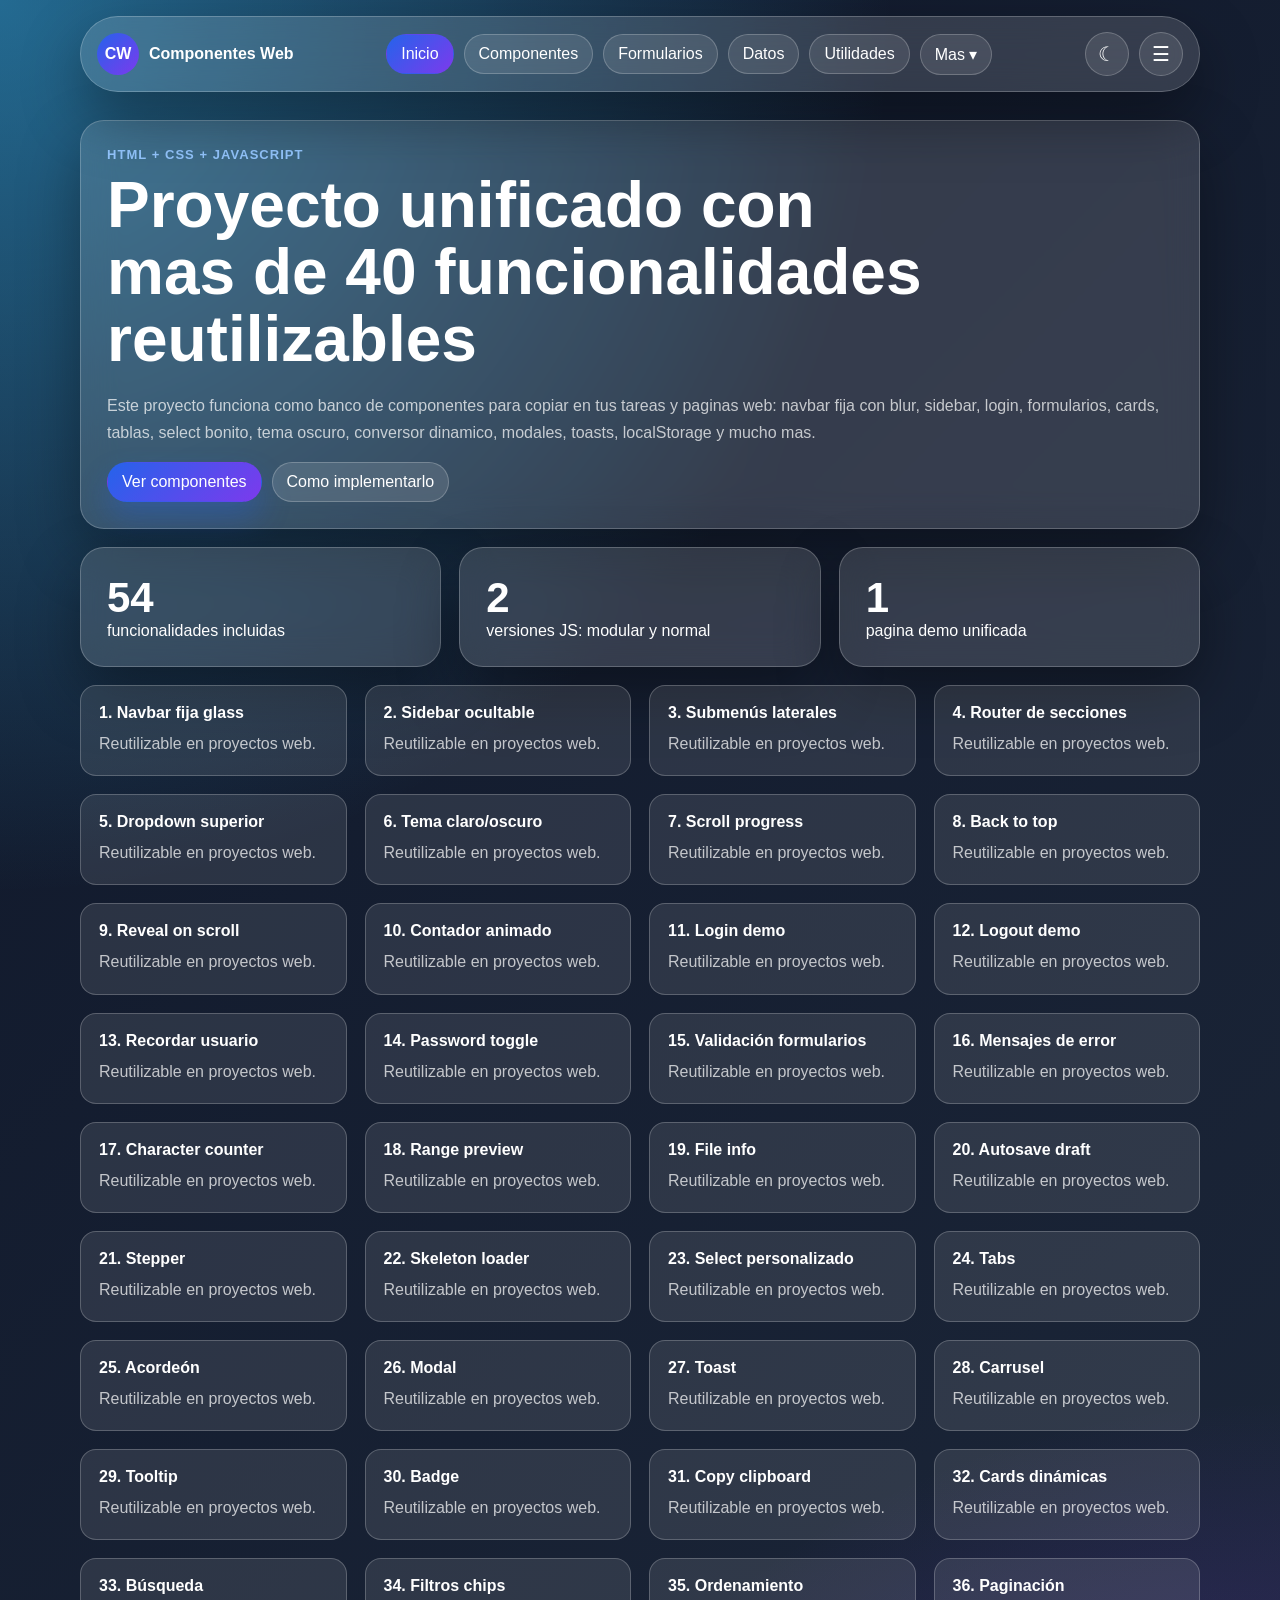
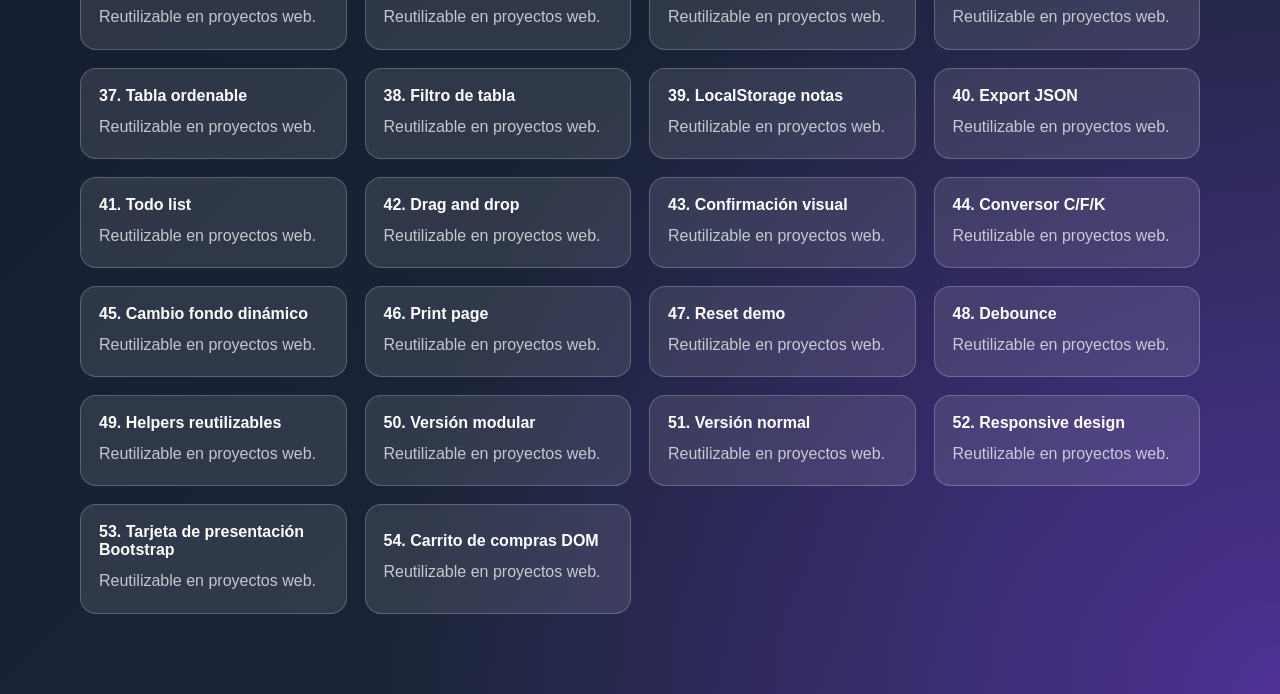
==== index.html @ 1e285c9e "fix: usar max-height: 2000px para accordion y actualizar version cache a v=3" ====
<!DOCTYPE html>
<html lang="es">
<head>
    <meta charset="UTF-8">
    <meta name="viewport" content="width=device-width, initial-scale=1.0">
    <meta name="description" content="Proyecto unificado con componentes reutilizables de HTML, CSS y JavaScript para paginas web profesionales.">
    <title>Kit Web Reutilizable 40+ Componentes</title>
    <link rel="stylesheet" href="assets/css/styles.css?v=3">
</head>
<body>
    <div class="scroll-progress" id="scrollProgress"></div>

    <header class="glass-navbar" id="topbar">
        <a href="#inicio" class="brand" data-section="inicio" aria-label="Ir al inicio">
            <span class="brand__mark">CW</span>
            <span class="brand__text">Componentes Web</span>
        </a>

        <nav class="navbar-links" aria-label="Navegacion principal">
            <button class="nav-link is-active" data-section="inicio">Inicio</button>
            <button class="nav-link" data-section="componentes">Componentes</button>
            <button class="nav-link" data-section="formularios">Formularios</button>
            <button class="nav-link" data-section="datos">Datos</button>
            <button class="nav-link" data-section="utilidades">Utilidades</button>

            <div class="dropdown" data-dropdown>
                <button class="nav-link dropdown__button" data-dropdown-button type="button">Mas ▾</button>
                <div class="dropdown__menu" data-dropdown-menu>
                    <button data-section="login">Login demo</button>
                    <button data-section="storage">Storage</button>
                    <button data-section="guia">Guia</button>
                </div>
            </div>
        </nav>

        <div class="navbar-actions">
            <button class="icon-button" id="themeToggle" type="button" aria-label="Cambiar tema">☾</button>
            <button class="icon-button" id="openSidebar" type="button" aria-label="Abrir menu lateral">☰</button>
        </div>
    </header>

    <aside class="sidebar" id="sidebar" aria-label="Menu lateral">
        <div class="sidebar__header">
            <strong>Menu lateral</strong>
            <button class="icon-button" id="closeSidebar" type="button" aria-label="Cerrar menu lateral">×</button>
        </div>

        <div class="sidebar__content">
            <button class="side-link is-active" data-section="inicio">Panel principal</button>

            <div class="side-group">
                <button class="side-group__button" type="button">Interfaz ▾</button>
                <div class="side-group__content">
                    <button data-section="componentes">Componentes UI</button>
                    <button data-section="formularios">Formularios</button>
                    <button data-section="utilidades">Conversor dinamico</button>
                </div>
            </div>

            <div class="side-group">
                <button class="side-group__button" type="button">Datos y estado ▾</button>
                <div class="side-group__content">
                    <button data-section="datos">Catalogos y tablas</button>
                    <button data-section="storage">LocalStorage</button>
                    <button data-section="login">Login demo</button>
                </div>
            </div>

            <button class="side-link" data-section="guia">Guia de implementacion</button>
        </div>
    </aside>

    <div class="overlay" id="overlay"></div>

    <main class="page-shell">
        <section class="view-section is-active" id="inicio" data-view-section>
            <div class="hero glass-panel reveal">
                <span class="eyebrow">HTML + CSS + JavaScript</span>
                <h1>Proyecto unificado con mas de 40 funcionalidades reutilizables</h1>
                <p>
                    Este proyecto funciona como banco de componentes para copiar en tus tareas y paginas web:
                    navbar fija con blur, sidebar, login, formularios, cards, tablas, select bonito, tema oscuro,
                    conversor dinamico, modales, toasts, localStorage y mucho mas.
                </p>
                <div class="hero-actions">
                    <button class="primary-button" data-section="componentes">Ver componentes</button>
                    <button class="secondary-button" data-section="guia">Como implementarlo</button>
                </div>
            </div>

            <div class="stats-grid reveal">
                <article class="stat-card glass-panel">
                    <strong data-counter data-target="54">0</strong>
                    <span>funcionalidades incluidas</span>
                </article>
                <article class="stat-card glass-panel">
                    <strong>2</strong>
                    <span>versiones JS: modular y normal</span>
                </article>
                <article class="stat-card glass-panel">
                    <strong>1</strong>
                    <span>pagina demo unificada</span>
                </article>
            </div>

            <div class="feature-grid reveal" id="featureList"></div>
        </section>

        <section class="view-section" id="login" data-view-section>
            <div class="section-heading">
                <span class="eyebrow">Login reutilizable</span>
                <h2>Login demo con validacion, mostrar contraseña y sesion local</h2>
                <p>Es un ejemplo frontend. No reemplaza autenticacion real con backend.</p>
            </div>

            <div class="two-column">
                <form class="glass-panel form-card" id="loginForm" novalidate>
                    <label for="loginEmail">Correo</label>
                    <input id="loginEmail" name="email" type="email" placeholder="usuario@correo.com" required>
                    <small class="field-error" data-error="loginEmail"></small>

                    <label for="loginPassword">Contraseña</label>
                    <div class="input-action">
                        <input id="loginPassword" name="password" type="password" placeholder="Minimo 6 caracteres" required minlength="6">
                        <button type="button" data-toggle-password="loginPassword">Ver</button>
                    </div>
                    <small class="field-error" data-error="loginPassword"></small>

                    <label class="check-line">
                        <input type="checkbox" id="rememberUser">
                        Recordar usuario en este navegador
                    </label>

                    <button class="primary-button" type="submit">Ingresar</button>
                    <button class="secondary-button" id="logoutButton" type="button">Cerrar sesion</button>
                </form>

                <article class="glass-panel">
                    <h3>Estado de sesion</h3>
                    <p id="sessionStatus">Aun no hay sesion iniciada.</p>
                    <div class="badge-row">
                        <span class="badge">Validacion email</span>
                        <span class="badge">Password toggle</span>
                        <span class="badge">localStorage</span>
                    </div>
                </article>
            </div>
        </section>

        <section class="view-section" id="componentes" data-view-section>
            <div class="section-heading">
                <span class="eyebrow">Componentes UI</span>
                <h2>Componentes visuales reutilizables</h2>
                <p>Select personalizado, tabs, acordeon, modal, toast, dropdown, carrusel, tooltip y copiar texto.</p>
            </div>

            <div class="component-grid">
                <article class="glass-panel">
                    <h3>Selector personalizado editable</h3>
                    <p>Para agregar opciones, solo copia otro <code>li</code> con <code>data-value</code>.</p>
                    <div class="custom-select" data-custom-select>
                        <input type="hidden" id="selectProducto" value="apa">
                        <button type="button" class="custom-select__button">
                            <span class="custom-select__value">APA artesanal</span>
                            <span class="custom-select__arrow">⌄</span>
                        </button>
                        <ul class="custom-select__options">
                            <li class="custom-select__option is-selected" data-value="apa">APA artesanal</li>
                            <li class="custom-select__option" data-value="stout">Stout premium</li>
                            <li class="custom-select__option" data-value="sour">Sour de fruta</li>
                            <li class="custom-select__option" data-value="barley">Barley Wine</li>
                        </ul>
                    </div>
                    <p class="muted">Valor seleccionado: <strong id="selectedProductText">apa</strong></p>
                </article>

                <article class="glass-panel">
                    <h3>Tabs</h3>
                    <div class="tabs" data-tabs>
                        <div class="tabs__buttons">
                            <button class="is-active" data-tab="tab1">HTML</button>
                            <button data-tab="tab2">CSS</button>
                            <button data-tab="tab3">JS</button>
                        </div>
                        <div class="tab-panel is-active" id="tab1">HTML estructura el contenido.</div>
                        <div class="tab-panel" id="tab2">CSS diseña colores, tamaños, layout y responsive.</div>
                        <div class="tab-panel" id="tab3">JS agrega interaccion y logica.</div>
                    </div>
                </article>

                <article class="glass-panel">
                    <h3>Acordeon FAQ</h3>
                    <div class="accordion" data-accordion>
                        <button class="accordion__button">¿Para que sirve un componente?</button>
                        <div class="accordion__content">Para reutilizar una solucion en varias paginas sin empezar desde cero.</div>
                        <button class="accordion__button">¿Puedo cambiar colores?</button>
                        <div class="accordion__content">Si. Cambia las variables CSS dentro de <code>:root</code>.</div>
                        <button class="accordion__button">¿Funciona con JS modular?</button>
                        <div class="accordion__content">Si. El archivo principal importa clases desde <code>funciones.js</code>.</div>
                    </div>
                </article>

                <article class="glass-panel">
                    <h3>Modal y toast</h3>
                    <button class="primary-button" data-open-modal="demoModal">Abrir modal</button>
                    <button class="secondary-button" data-toast="Este es un toast reutilizable">Mostrar toast</button>
                </article>

                <article class="glass-panel">
                    <h3>Carrusel</h3>
                    <div class="carousel" data-carousel>
                        <div class="carousel__track">
                            <div class="carousel__slide is-active">Slide 1 - Hero</div>
                            <div class="carousel__slide">Slide 2 - Producto</div>
                            <div class="carousel__slide">Slide 3 - Contacto</div>
                        </div>
                        <div class="carousel__actions">
                            <button data-carousel-prev>Anterior</button>
                            <button data-carousel-next>Siguiente</button>
                        </div>
                    </div>
                </article>

                <article class="glass-panel">
                    <h3>Copiar, tooltip y badge</h3>
                    <p>Codigo promocional: <code id="couponCode">WEB-2026</code></p>
                    <button class="secondary-button" data-copy="#couponCode">Copiar codigo</button>
                    <button class="icon-button tooltip" data-tooltip="Texto de ayuda que aparece al pasar el mouse">?</button>
                    <span class="notification-badge" id="notificationBadge">3</span>
                </article>
            </div>
        </section>

        <section class="view-section" id="formularios" data-view-section>
            <div class="section-heading">
                <span class="eyebrow">Formularios</span>
                <h2>Validacion, contador, rango, archivo y autoguardado</h2>
            </div>

            <div class="two-column">
                <form class="glass-panel form-card" id="contactForm" novalidate>
                    <label for="contactName">Nombre</label>
                    <input id="contactName" name="nombre" type="text" placeholder="Tu nombre" required minlength="3">
                    <small class="field-error" data-error="contactName"></small>

                    <label for="contactEmail">Correo</label>
                    <input id="contactEmail" name="email" type="email" placeholder="correo@ejemplo.com" required>
                    <small class="field-error" data-error="contactEmail"></small>

                    <label for="messageText">Mensaje</label>
                    <textarea id="messageText" rows="4" maxlength="160" placeholder="Escribe un mensaje"></textarea>
                    <small><span id="charCounter">0</span>/160 caracteres</small>

                    <label for="rangeInput">Nivel de interes</label>
                    <input id="rangeInput" type="range" min="0" max="100" value="50">
                    <p>Valor: <strong id="rangeValue">50</strong></p>

                    <label for="fileInput">Archivo</label>
                    <input id="fileInput" type="file">
                    <p id="fileInfo" class="muted">No hay archivo seleccionado.</p>

                    <button class="primary-button" type="submit">Enviar formulario</button>
                    <button class="secondary-button" id="clearDraft" type="button">Limpiar borrador</button>
                </form>

                <article class="glass-panel">
                    <h3>Stepper de progreso</h3>
                    <div class="stepper" data-stepper>
                        <div class="stepper__steps">
                            <span class="is-active">1</span>
                            <span>2</span>
                            <span>3</span>
                        </div>
                        <p class="stepper__text">Paso 1: Datos personales</p>
                        <button class="secondary-button" data-step-prev>Anterior</button>
                        <button class="primary-button" data-step-next>Siguiente</button>
                    </div>

                    <h3>Skeleton loader</h3>
                    <button class="secondary-button" id="loadSkeleton">Simular carga</button>
                    <div id="skeletonArea"></div>
                </article>
            </div>
        </section>

        <section class="view-section" id="datos" data-view-section>
            <div class="section-heading">
                <span class="eyebrow">Datos dinamicos</span>
                <h2>Cards, filtros, busqueda, ordenamiento, paginacion y tabla ordenable</h2>
            </div>

            <div class="glass-panel data-toolbar">
                <input id="catalogSearch" type="search" placeholder="Buscar producto...">
                <div class="custom-select" data-custom-select id="catalogSortSelect">
                    <input type="hidden" id="catalogSort" value="name">
                    <button type="button" class="custom-select__button">
                        <span class="custom-select__value">Ordenar por nombre</span>
                        <span class="custom-select__arrow">⌄</span>
                    </button>
                    <ul class="custom-select__options">
                        <li class="custom-select__option is-selected" data-value="name">Ordenar por nombre</li>
                        <li class="custom-select__option" data-value="price">Ordenar por precio</li>
                        <li class="custom-select__option" data-value="rating">Ordenar por calificacion</li>
                    </ul>
                </div>
                <div class="chips" id="catalogChips">
                    <button class="chip is-active" data-category="all">Todos</button>
                    <button class="chip" data-category="cerveza">Cerveza</button>
                    <button class="chip" data-category="comida">Comida</button>
                    <button class="chip" data-category="postre">Postre</button>
                </div>
            </div>

            <div class="card-grid" id="catalogGrid"></div>
            <div class="pagination" id="catalogPagination"></div>

            <div class="glass-panel table-wrap">
                <input id="tableSearch" type="search" placeholder="Filtrar tabla...">
                <table class="data-table" id="demoTable">
                    <thead>
                        <tr>
                            <th data-sort-table="name">Nombre</th>
                            <th data-sort-table="role">Rol</th>
                            <th data-sort-table="score">Puntaje</th>
                        </tr>
                    </thead>
                    <tbody>
                        <tr><td>Carlos</td><td>Frontend</td><td>92</td></tr>
                        <tr><td>Laura</td><td>UX</td><td>88</td></tr>
                        <tr><td>Valeria</td><td>Backend</td><td>95</td></tr>
                        <tr><td>Juan</td><td>QA</td><td>84</td></tr>
                    </tbody>
                </table>
            </div>
        </section>

        <section class="view-section" id="storage" data-view-section>
            <div class="section-heading">
                <span class="eyebrow">Estado local</span>
                <h2>Notas, tareas, autoguardado, exportar JSON y limpiar datos</h2>
            </div>

            <div class="two-column">
                <article class="glass-panel">
                    <h3>Notas con localStorage</h3>
                    <textarea id="noteInput" rows="4" placeholder="Escribe una nota..."></textarea>
                    <button class="primary-button" id="saveNote">Guardar nota</button>
                    <button class="secondary-button" id="exportNotes">Exportar notas JSON</button>
                    <ul class="item-list" id="noteList"></ul>
                </article>

                <article class="glass-panel">
                    <h3>Lista de tareas</h3>
                    <div class="input-action">
                        <input id="todoInput" placeholder="Nueva tarea">
                        <button id="addTodo" type="button">Agregar</button>
                    </div>
                    <ul class="item-list draggable-list" id="todoList"></ul>
                    <button class="danger-button" id="clearTodos">Borrar tareas</button>
                </article>
            </div>
        </section>

        <section class="view-section" id="utilidades" data-view-section>
            <div class="section-heading">
                <span class="eyebrow">Utilidades y actividades</span>
                <h2>Conversor, tarjeta de presentación y carrito de compras</h2>
                <p>Aquí puedes practicar dos laboratorios guiados nuevos además del conversor: una tarjeta de presentación inspirada en Bootstrap y una mini tienda con carrito DOM.</p>
            </div>

            <div class="utilities-stack">
                <div class="glass-panel temperature-tool utility-card" id="temperatureTool">
                    <div class="utility-card__header">
                        <div>
                            <span class="eyebrow">Actividad 1</span>
                            <h3>Conversor C, F y K</h3>
                        </div>
                        <a class="secondary-button" href="docs/pdf/actividades_guiadas_componentes_web_2026.pdf" download>PDF actividad</a>
                    </div>

                    <p class="muted">Actividad guiada de lógica en JavaScript: recibir grados Celsius, validar que el dato sea numérico y mostrar Fahrenheit y Kelvin en pantalla. Se puede resolver con <code>prompt</code> o con input; aquí quedó implementado con interfaz visual.</p>

                    <div class="unit-buttons">
                        <button class="unit-button is-active" data-unit="celsius">C</button>
                        <button class="unit-button" data-unit="fahrenheit">F</button>
                        <button class="unit-button" data-unit="kelvin">K</button>
                    </div>

                    <label for="temperatureInput">Temperatura</label>
                    <input id="temperatureInput" type="number" placeholder="Ingresa un valor">
                    <button class="primary-button" id="calculateTemperature">Calcular</button>
                    <p id="temperatureMessage" class="muted"></p>
                    <div class="result-box" id="temperatureResult">Selecciona una unidad y calcula.</div>

                    <div class="utility-card__actions">
                        <button type="button" class="secondary-button" data-section="guia" data-guide-feature-action="44">Saber más</button>
                        <span class="muted">Abre la funcionalidad 44 con el paso a paso completo.</span>
                    </div>

                    <div class="utility-steps">
                        <h4>Paso a paso sugerido</h4>
                        <ol>
                            <li>Pide al usuario la temperatura en Celsius con un <code>input</code> o con <code>prompt</code>.</li>
                            <li>Convierte el valor con <code>Number(...)</code> y valida con <code>Number.isFinite</code>.</li>
                            <li>Si el dato no es numérico, muestra un error y vuelve a solicitar el valor.</li>
                            <li>Si es válido, calcula Kelvin con <code>c + 273.15</code> y Fahrenheit con <code>(c * 9 / 5) + 32</code>.</li>
                            <li>Imprime ambos resultados en el DOM o en consola y prueba casos como <code>45</code> y <code>14</code>.</li>
                        </ol>
                    </div>
                </div>

                <div class="utility-lab-grid">
                    <article class="glass-panel utility-card">
                        <div class="utility-card__header">
                            <div>
                                <span class="eyebrow">Actividad 2</span>
                                <h3>Tarjeta de presentación Bootstrap</h3>
                            </div>
                            <a class="secondary-button" href="docs/pdf/actividades_guiadas_componentes_web_2026.pdf" download>PDF actividad</a>
                        </div>

                        <p class="muted">Resuelve el LAB1 creando una card presentable, con jerarquía visual, badges, botones y una segunda cara para tecnologías.</p>

                        <div class="profile-lab" id="profileLab">
                            <div class="profile-lab__flip" id="profileLabFlip">
                                <section class="profile-lab__face profile-lab__face--front">
                                    <div class="profile-lab__avatar">CM</div>
                                    <h4>Carlos Madero</h4>
                                    <p class="profile-lab__role">Full Stack Java Developer</p>
                                    <div class="profile-lab__badges">
                                        <span>Bootstrap</span>
                                        <span>JavaScript</span>
                                        <span>Data</span>
                                    </div>
                                    <p class="muted">Card de presentación personal con una estructura parecida a un ejercicio Bootstrap, pero adaptada al look de esta guía.</p>
                                    <div class="profile-lab__links">
                                        <a href="mailto:cmadero08x@gmail.com">Email</a>
                                        <a href="https://github.com/raydan08x" target="_blank" rel="noreferrer">GitHub</a>
                                        <a href="https://www.linkedin.com" target="_blank" rel="noreferrer">LinkedIn</a>
                                    </div>
                                    <button type="button" class="primary-button" id="showProfileTech">Ver tecnologías</button>
                                </section>

                                <section class="profile-lab__face profile-lab__face--back">
                                    <h4>Tecnologías</h4>
                                    <div class="profile-lab__tech-grid">
                                        <span>Bootstrap grid</span>
                                        <span>Card</span>
                                        <span>Badge</span>
                                        <span>Buttons</span>
                                        <span>Shadow</span>
                                        <span>Responsive</span>
                                    </div>
                                    <p class="muted">La actividad te pide comprender qué pone Bootstrap y qué debe completar tu CSS personalizado.</p>
                                    <button type="button" class="secondary-button" id="hideProfileTech">Volver al perfil</button>
                                </section>
                            </div>
                        </div>

                        <div class="utility-steps">
                            <div class="utility-card__actions">
                                <button type="button" class="secondary-button" data-section="guia" data-guide-feature-action="53">Saber más</button>
                                <span class="muted">Abre la funcionalidad 53 con la explicación completa.</span>
                            </div>
                            <h4>Paso a paso sugerido</h4>
                            <ol>
                                <li>Crea un contenedor principal con estructura tipo <code>container</code>, <code>row</code> y <code>col</code>.</li>
                                <li>Dentro arma la card con foto, nombre, rol, descripción y botones de contacto.</li>
                                <li>Usa clases conceptuales de Bootstrap como <code>card</code>, <code>badge</code>, <code>btn</code> y <code>shadow</code>.</li>
                                <li>Luego adapta colores, gradientes, radios y espaciado con CSS propio.</li>
                                <li>Por último agrega la segunda cara o el estado alterno de tecnologías con JavaScript.</li>
                            </ol>
                        </div>
                    </article>

                    <article class="glass-panel utility-card">
                        <div class="utility-card__header">
                            <div>
                                <span class="eyebrow">Actividad 3</span>
                                <h3>Mini tienda con carrito DOM</h3>
                            </div>
                            <a class="secondary-button" href="docs/pdf/actividades_guiadas_componentes_web_2026.pdf" download>PDF actividad</a>
                        </div>

                        <p class="muted">Basado en <code>AD16_Lab_Carrito.pdf</code>: agrega productos, actualiza badge, suma total, elimina ítems y vacía el carrito sin recargar la página.</p>

                        <div class="shop-lab" id="shopLab">
                            <div class="shop-lab__topbar">
                                <strong>Mini tienda</strong>
                                <span class="shop-lab__badge" id="shopBadge">0</span>
                            </div>

                            <div class="shop-lab__grid">
                                <article class="shop-product">
                                    <h4>Pack IPA</h4>
                                    <p class="muted">$18,000</p>
                                    <button type="button" class="primary-button shop-add-button" data-name="Pack IPA" data-price="18000">Agregar</button>
                                </article>
                                <article class="shop-product">
                                    <h4>Stout Reserva</h4>
                                    <p class="muted">$16,500</p>
                                    <button type="button" class="primary-button shop-add-button" data-name="Stout Reserva" data-price="16500">Agregar</button>
                                </article>
                                <article class="shop-product">
                                    <h4>Burger Lab</h4>
                                    <p class="muted">$24,000</p>
                                    <button type="button" class="primary-button shop-add-button" data-name="Burger Lab" data-price="24000">Agregar</button>
                                </article>
                                <article class="shop-product">
                                    <h4>Cheesecake</h4>
                                    <p class="muted">$11,000</p>
                                    <button type="button" class="primary-button shop-add-button" data-name="Cheesecake" data-price="11000">Agregar</button>
                                </article>
                            </div>

                            <div class="shop-cart">
                                <div class="shop-cart__head">
                                    <h4>Carrito</h4>
                                    <button type="button" class="danger-button" id="clearShopCart">Vaciar</button>
                                </div>
                                <p class="muted shop-cart__empty" id="shopEmptyMessage">Tu carrito está vacío.</p>
                                <ul class="shop-cart__list" id="shopCartList"></ul>
                                <div class="shop-cart__total">
                                    <span>Total</span>
                                    <strong id="shopCartTotal">$0</strong>
                                </div>
                            </div>
                        </div>

                        <div class="utility-steps">
                            <div class="utility-card__actions">
                                <button type="button" class="secondary-button" data-section="guia" data-guide-feature-action="54">Saber más</button>
                                <span class="muted">Abre la funcionalidad 54 con la explicación completa.</span>
                            </div>
                            <h4>Paso a paso sugerido</h4>
                            <ol>
                                <li>Escribe el HTML con navbar, badge, cards de producto y sección del carrito.</li>
                                <li>Selecciona los botones <code>.shop-add-button</code> con <code>querySelectorAll</code>.</li>
                                <li>Lee <code>data-name</code> y <code>data-price</code> al hacer clic y crea cada línea del carrito en el DOM.</li>
                                <li>Mantén variables separadas para cantidad y total acumulado.</li>
                                <li>Conecta eliminar y vaciar para recalcular la UI en tiempo real.</li>
                            </ol>
                        </div>
                    </article>
                </div>
            </div>

            <div class="glass-panel utilities-row">
                <button class="secondary-button" id="printPage">Imprimir pagina</button>
                <button class="secondary-button" id="resetDemo">Reiniciar demo visual</button>
                <button class="secondary-button" data-toast="Accion ejecutada correctamente">Probar accion rapida</button>
            </div>
        </section>

        <section class="view-section" id="guia" data-view-section>
            <div class="section-heading">
                <span class="eyebrow">Guía interactiva</span>
                <h2>Guía de Implementación y Reciclaje</h2>
                <p>Selecciona una de las 54 funcionalidades organizadas en 9 categorías para ver su descripción y el código exacto (HTML, CSS y JS modular o normal) para copiar y pegar en tus proyectos.</p>
            </div>

            <div class="guide-layout">
                <aside class="guide-sidebar glass-panel">
                    <h3>Categorías</h3>
                    <div class="guide-categories" id="guideCategories">
                        <!-- Categorías y funcionalidades se renderizan dinámicamente -->
                    </div>
                </aside>

                <article class="guide-detail glass-panel" id="guideDetail">
                    <div class="guide-detail__welcome">
                        <h3>Selecciona una funcionalidad</h3>
                        <p>Haz clic en cualquiera de las categorías a la izquierda y selecciona una funcionalidad para ver las instrucciones de reciclaje paso a paso, variables de CSS y códigos listos para copiar.</p>
                    </div>
                </article>
            </div>
        </section>
    </main>

    <button class="back-to-top" id="backToTop" type="button" aria-label="Volver arriba">↑</button>

    <dialog class="modal" id="demoModal">
        <div class="modal__content">
            <button class="modal__close" data-close-modal type="button">×</button>
            <h3>Modal reutilizable</h3>
            <p>Este modal se puede usar para alertas, confirmaciones, detalles de producto o formularios cortos.</p>
            <button class="primary-button" data-close-modal type="button">Entendido</button>
        </div>
    </dialog>

    <div class="toast-container" id="toastContainer"></div>

    <script src="assets/js/guide-data.js?v=3"></script>
    <script src="assets/js/guide-details-data.js?v=3"></script>
    <script type="module" src="assets/js/script.js?v=3"></script>
    <!-- Version normal sin modulos: comenta la linea anterior y descomenta esta si la necesitas. -->
    <!-- <script src="assets/js/script-normal.js"></script> -->
</body>
</html>
---- assets/css/styles.css ----
:root {
    --primary: #2563eb;
    --primary-dark: #1d4ed8;
    --secondary: #7c3aed;
    --success: #22c55e;
    --danger: #ef4444;
    --warning: #f59e0b;
    --bg: #0f172a;
    --bg-2: #1e293b;
    --text: #ffffff;
    --muted: rgba(255, 255, 255, 0.72);
    --glass: rgba(255, 255, 255, 0.14);
    --glass-strong: rgba(255, 255, 255, 0.2);
    --border: rgba(255, 255, 255, 0.22);
    --shadow: 0 25px 60px rgba(0, 0, 0, 0.35);
    --radius-lg: 24px;
    --radius-md: 16px;
    --radius-sm: 10px;
    --navbar-height: 76px;
    --transition: 0.22s ease;
}

[data-theme="light"] {
    --bg: #e0f2fe;
    --bg-2: #f8fafc;
    --text: #0f172a;
    --muted: rgba(15, 23, 42, 0.72);
    --glass: rgba(255, 255, 255, 0.68);
    --glass-strong: rgba(255, 255, 255, 0.86);
    --border: rgba(15, 23, 42, 0.12);
    --shadow: 0 25px 60px rgba(15, 23, 42, 0.18);
}

* {
    box-sizing: border-box;
}

html {
    scroll-behavior: smooth;
}

body {
    margin: 0;
    min-height: 100vh;
    font-family: Arial, Helvetica, sans-serif;
    color: var(--text);
    background:
        radial-gradient(circle at top left, rgba(56, 189, 248, 0.5), transparent 34%),
        radial-gradient(circle at bottom right, rgba(124, 58, 237, 0.5), transparent 34%),
        linear-gradient(135deg, var(--bg), var(--bg-2));
    transition: background var(--transition), color var(--transition);
}

button,
input,
select,
textarea {
    font: inherit;
}

button {
    cursor: pointer;
}

code,
pre {
    font-family: Consolas, Monaco, monospace;
}

pre {
    overflow-x: auto;
    padding: 16px;
    border-radius: var(--radius-md);
    background: rgba(15, 23, 42, 0.75);
    color: #e5e7eb;
    border: 1px solid rgba(255, 255, 255, 0.1);
    transition: background var(--transition), color var(--transition), border-color var(--transition);
}

[data-theme="light"] pre {
    background: rgba(15, 23, 42, 0.05);
    color: #0f172a;
    border: 1px solid rgba(15, 23, 42, 0.1);
}

.scroll-progress {
    position: fixed;
    top: 0;
    left: 0;
    width: 0%;
    height: 4px;
    z-index: 2000;
    background: linear-gradient(90deg, var(--primary), var(--secondary));
}

.glass-navbar {
    position: fixed;
    top: 16px;
    left: 50%;
    transform: translateX(-50%);
    z-index: 1000;
    width: min(1120px, calc(100% - 32px));
    min-height: var(--navbar-height);
    display: flex;
    align-items: center;
    justify-content: space-between;
    gap: 16px;
    padding: 12px 16px;
    background: var(--glass);
    border: 1px solid var(--border);
    border-radius: 999px;
    backdrop-filter: blur(18px);
    -webkit-backdrop-filter: blur(18px);
    box-shadow: var(--shadow);
}

.brand {
    display: inline-flex;
    align-items: center;
    gap: 10px;
    color: var(--text);
    text-decoration: none;
    font-weight: 800;
}

.brand__mark {
    width: 42px;
    height: 42px;
    display: grid;
    place-items: center;
    border-radius: 50%;
    background: linear-gradient(135deg, var(--primary), var(--secondary));
    color: #fff;
}

.navbar-links,
.navbar-actions,
.hero-actions,
.badge-row,
.carousel__actions,
.utilities-row,
.unit-buttons,
.chips,
.pagination {
    display: flex;
    align-items: center;
    gap: 10px;
    flex-wrap: wrap;
}

.nav-link,
.icon-button,
.side-link,
.side-group__button,
.dropdown__menu button,
.primary-button,
.secondary-button,
.danger-button,
.chip,
.pagination button,
.carousel__actions button,
.stepper button,
.input-action button {
    border: 1px solid var(--border);
    color: var(--text);
    background: rgba(255, 255, 255, 0.1);
    border-radius: 999px;
    padding: 10px 14px;
    transition: transform var(--transition), background var(--transition), border-color var(--transition), box-shadow var(--transition);
}

.nav-link:hover,
.icon-button:hover,
.side-link:hover,
.side-group__button:hover,
.dropdown__menu button:hover,
.secondary-button:hover,
.chip:hover,
.pagination button:hover {
    background: var(--glass-strong);
    transform: translateY(-1px);
}

.nav-link.is-active,
.side-link.is-active,
.chip.is-active,
.pagination button.is-active {
    background: linear-gradient(135deg, var(--primary), var(--secondary));
    color: #ffffff;
    border-color: transparent;
}

.icon-button {
    width: 44px;
    height: 44px;
    display: inline-grid;
    place-items: center;
    padding: 0;
    font-size: 20px;
}

.dropdown {
    position: relative;
}

.dropdown__menu {
    position: absolute;
    top: calc(100% + 10px);
    right: 0;
    min-width: 180px;
    display: grid;
    gap: 8px;
    padding: 10px;
    opacity: 0;
    transform: translateY(-8px);
    pointer-events: none;
    background: var(--glass-strong);
    border: 1px solid var(--border);
    border-radius: var(--radius-md);
    backdrop-filter: blur(18px);
    -webkit-backdrop-filter: blur(18px);
    box-shadow: var(--shadow);
    transition: opacity var(--transition), transform var(--transition), background var(--transition);
}

.dropdown.is-open .dropdown__menu {
    opacity: 1;
    transform: translateY(0);
    pointer-events: auto;
}

.sidebar {
    position: fixed;
    top: 0;
    left: 0;
    z-index: 1500;
    width: min(340px, 86vw);
    height: 100vh;
    padding: 20px;
    background: var(--glass-strong);
    color: var(--text);
    border-right: 1px solid var(--border);
    backdrop-filter: blur(20px);
    -webkit-backdrop-filter: blur(20px);
    transform: translateX(-105%);
    transition: transform var(--transition), background var(--transition), color var(--transition), border-color var(--transition);
}

.sidebar.is-open {
    transform: translateX(0);
}

.sidebar__header {
    display: flex;
    align-items: center;
    justify-content: space-between;
    margin-bottom: 20px;
}

.sidebar__content,
.side-group__content {
    display: grid;
    gap: 10px;
}

.side-link,
.side-group__button,
.side-group__content button {
    width: 100%;
    text-align: left;
}

.side-group__content {
    max-height: 0;
    overflow: hidden;
    transition: max-height var(--transition);
    padding-left: 12px;
}

.side-group.is-open .side-group__content {
    max-height: 220px;
}

.side-group__content button {
    border: 0;
    border-radius: var(--radius-sm);
    padding: 10px 12px;
    color: var(--text);
    background: rgba(255, 255, 255, 0.08);
    transition: background var(--transition), color var(--transition);
}

[data-theme="light"] .side-group__content button {
    background: rgba(0, 0, 0, 0.05);
}

.overlay {
    position: fixed;
    inset: 0;
    z-index: 1400;
    background: rgba(0, 0, 0, 0.45);
    opacity: 0;
    pointer-events: none;
    transition: opacity var(--transition);
}

.overlay.is-active {
    opacity: 1;
    pointer-events: auto;
}

.page-shell {
    width: min(1120px, calc(100% - 32px));
    margin: 0 auto;
    padding: 120px 0 80px;
}

.view-section {
    display: none;
    animation: fadeIn 0.35s ease;
}

.view-section.is-active {
    display: block;
}

@keyframes fadeIn {
    from { opacity: 0; transform: translateY(10px); }
    to { opacity: 1; transform: translateY(0); }
}

.glass-panel {
    background: var(--glass);
    border: 1px solid var(--border);
    border-radius: var(--radius-lg);
    padding: 26px;
    box-shadow: var(--shadow);
    backdrop-filter: blur(18px);
    -webkit-backdrop-filter: blur(18px);
}

.hero {
    min-height: 360px;
    display: grid;
    align-content: center;
}

.eyebrow {
    display: inline-block;
    margin-bottom: 10px;
    color: #93c5fd;
    font-weight: 800;
    letter-spacing: 0.08em;
    text-transform: uppercase;
    font-size: 13px;
}

h1,
h2,
h3,
p {
    margin-top: 0;
}

h1 {
    max-width: 850px;
    font-size: clamp(34px, 7vw, 64px);
    line-height: 1.05;
    margin-bottom: 18px;
}

h2 {
    font-size: clamp(28px, 5vw, 42px);
    margin-bottom: 12px;
}

p,
.muted {
    color: var(--muted);
    line-height: 1.7;
}

.primary-button {
    background: linear-gradient(135deg, var(--primary), var(--secondary));
    color: #ffffff;
    border-color: transparent;
    box-shadow: 0 16px 30px rgba(37, 99, 235, 0.32);
}

.primary-button:hover,
.danger-button:hover {
    transform: translateY(-2px);
}

.secondary-button {
    background: rgba(255, 255, 255, 0.12);
}

.danger-button {
    background: rgba(239, 68, 68, 0.9);
    color: #ffffff;
    border-color: transparent;
}

.stats-grid,
.feature-grid,
.component-grid,
.card-grid,
.two-column {
    display: grid;
    gap: 18px;
}

.stats-grid {
    grid-template-columns: repeat(3, 1fr);
    margin-top: 18px;
}

.stat-card strong {
    display: block;
    font-size: 42px;
}

.feature-grid {
    grid-template-columns: repeat(4, 1fr);
    margin-top: 18px;
}

.feature-card {
    padding: 18px;
    border-radius: var(--radius-md);
    background: rgba(255, 255, 255, 0.1);
    border: 1px solid var(--border);
    transition: transform var(--transition), box-shadow var(--transition), background var(--transition), border-color var(--transition);
}

.feature-card strong {
    display: block;
    margin-bottom: 8px;
}

.feature-card--button {
    width: 100%;
    text-align: left;
    color: var(--text);
    cursor: pointer;
}

.feature-card--button:hover {
    transform: translateY(-2px);
    box-shadow: 0 18px 32px rgba(15, 23, 42, 0.14);
}

.section-heading {
    margin-bottom: 22px;
}

.component-grid {
    grid-template-columns: repeat(2, 1fr);
}

.two-column {
    grid-template-columns: 1fr 1fr;
}

input,
select,
textarea {
    width: 100%;
    min-height: 48px;
    border: 1px solid var(--border);
    border-radius: var(--radius-sm);
    padding: 12px 14px;
    color: var(--text);
    background: rgba(255, 255, 255, 0.12);
    outline: none;
    transition: box-shadow var(--transition), border-color var(--transition), background var(--transition);
}

textarea {
    resize: vertical;
}

input::placeholder,
textarea::placeholder {
    color: var(--muted);
}

input:focus,
select:focus,
textarea:focus {
    border-color: rgba(147, 197, 253, 0.9);
    box-shadow: 0 0 0 4px rgba(147, 197, 253, 0.18);
}

label {
    display: block;
    margin: 12px 0 8px;
    font-weight: 800;
}

.form-card {
    display: grid;
}

.field-error {
    min-height: 18px;
    color: #fecaca;
}

.input-action {
    display: flex;
    gap: 10px;
}

.input-action input {
    flex: 1;
}

.check-line {
    display: flex;
    align-items: center;
    gap: 10px;
    font-weight: 500;
}

.check-line input {
    width: auto;
    min-height: auto;
}

.badge,
.notification-badge {
    display: inline-flex;
    align-items: center;
    justify-content: center;
    border-radius: 999px;
    padding: 7px 10px;
    color: #ffffff;
    background: rgba(37, 99, 235, 0.9);
    font-size: 13px;
    font-weight: 800;
}

.notification-badge {
    width: 32px;
    height: 32px;
    padding: 0;
}

.custom-select {
    position: relative;
    width: 100%;
    z-index: 20;
}

.component-grid > article:first-child {
    position: relative;
    z-index: 10;
}

.custom-select__button {
    width: 100%;
    min-height: 50px;
    display: flex;
    align-items: center;
    justify-content: space-between;
    padding: 12px 16px;
    color: var(--text);
    background: rgba(255, 255, 255, 0.16);
    border: 1px solid var(--border);
    border-radius: var(--radius-sm);
    backdrop-filter: blur(8px);
}

[data-theme="light"] .custom-select__button {
    background: rgba(255, 255, 255, 0.92);
    border-color: rgba(15, 23, 42, 0.12);
    box-shadow: 0 10px 24px rgba(15, 23, 42, 0.08);
}

.custom-select__arrow {
    font-size: 22px;
    transition: transform var(--transition);
}

.custom-select__options {
    position: absolute;
    top: calc(100% + 8px);
    left: 0;
    width: 100%;
    margin: 0;
    padding: 8px;
    list-style: none;
    opacity: 0;
    transform: translateY(-8px);
    pointer-events: none;
    background: var(--glass-strong);
    border: 1px solid var(--border);
    border-radius: var(--radius-md);
    backdrop-filter: blur(18px);
    -webkit-backdrop-filter: blur(18px);
    box-shadow: var(--shadow);
    transition: opacity var(--transition), transform var(--transition), background var(--transition), border-color var(--transition);
}

[data-theme="light"] .custom-select__options {
    background: rgba(255, 255, 255, 0.96);
    border-color: rgba(15, 23, 42, 0.12);
}

.custom-select.is-open .custom-select__options {
    opacity: 1;
    transform: translateY(0);
    pointer-events: auto;
}

.custom-select.is-open .custom-select__arrow {
    transform: rotate(180deg);
}

.custom-select__option {
    padding: 12px 14px;
    border-radius: var(--radius-sm);
    color: var(--text);
    cursor: pointer;
    transition: color var(--transition), background var(--transition);
}

.custom-select__option:hover,
.custom-select__option.is-selected {
    background: linear-gradient(135deg, var(--primary), var(--secondary));
}

.tabs__buttons {
    display: flex;
    gap: 8px;
    margin-bottom: 12px;
}

.tabs__buttons button {
    border: 1px solid var(--border);
    border-radius: 999px;
    padding: 8px 12px;
    color: var(--text);
    background: rgba(255, 255, 255, 0.12);
}

.tabs__buttons button.is-active {
    background: linear-gradient(135deg, var(--primary), var(--secondary));
    color: #ffffff;
}

.tab-panel {
    display: none;
    padding: 14px;
    border-radius: var(--radius-sm);
    background: rgba(255, 255, 255, 0.08);
}

[data-theme="light"] .tab-panel {
    background: rgba(255, 255, 255, 0.78);
    border: 1px solid rgba(15, 23, 42, 0.08);
}

.tab-panel.is-active {
    display: block;
}

.accordion__button {
    width: 100%;
    margin-top: 8px;
    padding: 12px;
    text-align: left;
    color: var(--text);
    background: rgba(255, 255, 255, 0.12);
    border: 1px solid var(--border);
    border-radius: var(--radius-sm);
}

.accordion__content {
    max-height: 0;
    overflow: hidden;
    color: var(--muted);
    transition: max-height var(--transition), padding var(--transition);
}

.accordion__content.is-open {
    max-height: 140px;
    padding: 12px;
}

.carousel__slide {
    display: none;
    min-height: 120px;
    place-items: center;
    border-radius: var(--radius-md);
    background: linear-gradient(135deg, rgba(37, 99, 235, 0.6), rgba(124, 58, 237, 0.6));
    color: #ffffff;
    font-weight: 900;
}

.carousel__slide.is-active {
    display: grid;
}

.modal {
    width: min(520px, calc(100% - 32px));
    border: 1px solid var(--border);
    border-radius: var(--radius-lg);
    padding: 0;
    color: var(--text);
    background: var(--glass-strong);
    backdrop-filter: blur(20px);
    -webkit-backdrop-filter: blur(20px);
    box-shadow: var(--shadow);
}

.modal::backdrop {
    background: rgba(0, 0, 0, 0.55);
}

.modal__content {
    position: relative;
    padding: 26px;
}

.modal__close {
    position: absolute;
    top: 14px;
    right: 14px;
    width: 36px;
    height: 36px;
    border-radius: 50%;
    border: 1px solid var(--border);
    color: var(--text);
    background: rgba(255, 255, 255, 0.12);
    transition: color var(--transition), background var(--transition);
}

[data-theme="light"] .modal__close {
    background: rgba(0, 0, 0, 0.06);
}

.toast-container {
    position: fixed;
    right: 20px;
    bottom: 80px;
    z-index: 2000;
    display: grid;
    gap: 10px;
}

.toast {
    padding: 14px 16px;
    border-radius: var(--radius-md);
    color: var(--text);
    background: var(--glass-strong);
    border: 1px solid var(--border);
    box-shadow: var(--shadow);
    animation: slideToast 0.25s ease;
    backdrop-filter: blur(12px);
    -webkit-backdrop-filter: blur(12px);
}

@keyframes slideToast {
    from { opacity: 0; transform: translateX(20px); }
    to { opacity: 1; transform: translateX(0); }
}

.tooltip {
    position: relative;
}

.tooltip::after {
    content: attr(data-tooltip);
    position: absolute;
    bottom: calc(100% + 8px);
    right: 0;
    width: 210px;
    padding: 10px;
    border-radius: var(--radius-sm);
    color: var(--text);
    background: var(--glass-strong);
    border: 1px solid var(--border);
    backdrop-filter: blur(10px);
    -webkit-backdrop-filter: blur(10px);
    opacity: 0;
    pointer-events: none;
    transform: translateY(6px);
    transition: opacity var(--transition), transform var(--transition), background var(--transition), color var(--transition);
}

.tooltip:hover::after {
    opacity: 1;
    transform: translateY(0);
}

.data-toolbar {
    display: grid;
    grid-template-columns: 1fr 220px;
    gap: 14px;
    margin-bottom: 18px;
    position: relative;
    z-index: 10;
}

.chips {
    grid-column: 1 / -1;
}

.card-grid {
    grid-template-columns: repeat(3, 1fr);
}

.product-card {
    border: 1px solid var(--border);
    border-radius: var(--radius-lg);
    padding: 18px;
    background: rgba(255, 255, 255, 0.1);
}

[data-theme="light"] .feature-card,
[data-theme="light"] .product-card,
[data-theme="light"] .item-list li {
    background: rgba(255, 255, 255, 0.76);
    border-color: rgba(15, 23, 42, 0.12);
    box-shadow: 0 14px 30px rgba(15, 23, 42, 0.08);
}

.product-card__meta {
    display: flex;
    justify-content: space-between;
    gap: 8px;
    color: var(--muted);
}

.pagination {
    margin: 18px 0;
    justify-content: center;
}

.table-wrap {
    overflow-x: auto;
}

.data-table {
    width: 100%;
    border-collapse: collapse;
    margin-top: 14px;
}

.data-table th,
.data-table td {
    padding: 12px;
    border-bottom: 1px solid var(--border);
    text-align: left;
}

.data-table th {
    cursor: pointer;
    color: #93c5fd;
}

.item-list {
    padding: 0;
    list-style: none;
    display: grid;
    gap: 10px;
}

.item-list li {
    display: flex;
    align-items: center;
    justify-content: space-between;
    gap: 10px;
    padding: 12px;
    border-radius: var(--radius-sm);
    background: rgba(255, 255, 255, 0.1);
    border: 1px solid var(--border);
}

.draggable-list li {
    cursor: grab;
}

.temperature-tool {
    max-width: 560px;
    transition: background var(--transition);
}

.utilities-stack {
    display: grid;
    gap: 20px;
}

.utility-lab-grid {
    display: grid;
    grid-template-columns: repeat(2, minmax(0, 1fr));
    gap: 20px;
}

.utility-card {
    display: grid;
    align-content: start;
    gap: 18px;
}

.utility-card__header {
    display: flex;
    align-items: start;
    justify-content: space-between;
    gap: 12px;
    flex-wrap: wrap;
}

.utility-card__header h3 {
    margin-bottom: 0;
}

.utility-card__actions {
    display: flex;
    align-items: center;
    gap: 14px;
    flex-wrap: wrap;
}

.temperature-tool.unit-celsius {
    background: radial-gradient(circle at top left, rgba(248, 113, 113, 0.4), transparent 50%), linear-gradient(135deg, rgba(127, 29, 29, 0.75), rgba(17, 24, 39, 0.85));
}

.temperature-tool.unit-fahrenheit {
    background: radial-gradient(circle at top left, rgba(96, 165, 250, 0.45), transparent 50%), linear-gradient(135deg, rgba(30, 58, 138, 0.75), rgba(17, 24, 39, 0.85));
}

.temperature-tool.unit-kelvin {
    background: radial-gradient(circle at top left, rgba(74, 222, 128, 0.4), transparent 50%), linear-gradient(135deg, rgba(20, 83, 45, 0.75), rgba(17, 24, 39, 0.85));
}

[data-theme="light"] .temperature-tool.unit-celsius {
    background: radial-gradient(circle at top left, rgba(248, 113, 113, 0.35), transparent 50%), linear-gradient(135deg, rgba(254, 202, 202, 0.75), rgba(248, 250, 252, 0.85));
}

[data-theme="light"] .temperature-tool.unit-fahrenheit {
    background: radial-gradient(circle at top left, rgba(96, 165, 250, 0.3), transparent 50%), linear-gradient(135deg, rgba(191, 219, 254, 0.75), rgba(248, 250, 252, 0.85));
}

[data-theme="light"] .temperature-tool.unit-kelvin {
    background: radial-gradient(circle at top left, rgba(74, 222, 128, 0.3), transparent 50%), linear-gradient(135deg, rgba(187, 247, 208, 0.75), rgba(248, 250, 252, 0.85));
}

.unit-button {
    width: 64px;
    height: 64px;
    border: 1px solid var(--border);
    border-radius: 20px;
    color: #ffffff;
    background: rgba(255, 255, 255, 0.12);
    font-size: 22px;
    font-weight: 900;
}

.unit-button.is-active[data-unit="celsius"] {
    background: linear-gradient(135deg, #ef4444, #991b1b);
}

.unit-button.is-active[data-unit="fahrenheit"] {
    background: linear-gradient(135deg, #3b82f6, #1e3a8a);
}

.unit-button.is-active[data-unit="kelvin"] {
    background: linear-gradient(135deg, #22c55e, #14532d);
}

.result-box {
    margin-top: 18px;
    padding: 18px;
    border-radius: var(--radius-md);
    background: rgba(255, 255, 255, 0.12);
    border: 1px solid var(--border);
    line-height: 1.7;
}

.profile-lab {
    perspective: 1200px;
    min-height: 470px;
}

.profile-lab__flip {
    position: relative;
    min-height: 470px;
    transform-style: preserve-3d;
    transition: transform 0.8s ease;
}

.profile-lab__flip.is-flipped {
    transform: rotateY(180deg);
}

.profile-lab__face {
    position: absolute;
    inset: 0;
    display: grid;
    align-content: start;
    justify-items: center;
    gap: 14px;
    padding: 24px;
    border-radius: var(--radius-lg);
    background: linear-gradient(180deg, rgba(255, 255, 255, 0.14), rgba(255, 255, 255, 0.08));
    border: 1px solid var(--border);
    backface-visibility: hidden;
}

.profile-lab__face--back {
    transform: rotateY(180deg);
}

[data-theme="light"] .profile-lab__face {
    background: linear-gradient(180deg, rgba(255, 255, 255, 0.9), rgba(255, 255, 255, 0.72));
}

.profile-lab__avatar {
    width: 110px;
    height: 110px;
    display: grid;
    place-items: center;
    border-radius: 50%;
    color: #ffffff;
    font-size: 34px;
    font-weight: 900;
    background: linear-gradient(135deg, var(--primary), #14b8a6);
    box-shadow: 0 20px 35px rgba(37, 99, 235, 0.28);
}

.profile-lab__role {
    margin: 0;
    padding: 8px 16px;
    border-radius: 999px;
    color: #ffffff;
    font-weight: 700;
    background: linear-gradient(135deg, var(--primary), var(--secondary));
}

.profile-lab__badges,
.profile-lab__links,
.profile-lab__tech-grid {
    display: flex;
    flex-wrap: wrap;
    gap: 10px;
    justify-content: center;
}

.profile-lab__badges span,
.profile-lab__tech-grid span {
    padding: 8px 12px;
    border-radius: 999px;
    background: rgba(255, 255, 255, 0.1);
    border: 1px solid var(--border);
}

[data-theme="light"] .profile-lab__badges span,
[data-theme="light"] .profile-lab__tech-grid span {
    background: rgba(15, 23, 42, 0.05);
}

.profile-lab__links a {
    text-decoration: none;
    color: var(--text);
    padding: 10px 14px;
    border-radius: 999px;
    background: rgba(255, 255, 255, 0.08);
    border: 1px solid var(--border);
}

.shop-lab {
    display: grid;
    gap: 18px;
}

.shop-lab__topbar {
    display: flex;
    align-items: center;
    justify-content: space-between;
    gap: 12px;
    padding: 14px 16px;
    border-radius: var(--radius-md);
    background: rgba(255, 255, 255, 0.08);
    border: 1px solid var(--border);
}

.shop-lab__badge {
    min-width: 34px;
    height: 34px;
    display: inline-grid;
    place-items: center;
    padding: 0 10px;
    border-radius: 999px;
    color: #ffffff;
    font-weight: 800;
    background: linear-gradient(135deg, var(--primary), var(--secondary));
}

.shop-lab__grid {
    display: grid;
    grid-template-columns: repeat(2, minmax(0, 1fr));
    gap: 12px;
}

.shop-product,
.shop-cart {
    padding: 16px;
    border-radius: var(--radius-md);
    background: rgba(255, 255, 255, 0.08);
    border: 1px solid var(--border);
}

[data-theme="light"] .shop-product,
[data-theme="light"] .shop-cart,
[data-theme="light"] .shop-lab__topbar,
[data-theme="light"] .utility-steps {
    background: rgba(255, 255, 255, 0.8);
    border-color: rgba(15, 23, 42, 0.1);
}

.shop-product h4,
.shop-cart h4 {
    margin-bottom: 6px;
}

.shop-cart {
    display: grid;
    gap: 12px;
}

.shop-cart__head,
.shop-cart__total {
    display: flex;
    align-items: center;
    justify-content: space-between;
    gap: 12px;
}

.shop-cart__list {
    list-style: none;
    padding: 0;
    margin: 0;
    display: grid;
    gap: 10px;
}

.shop-cart__item {
    display: flex;
    align-items: center;
    justify-content: space-between;
    gap: 12px;
    padding: 12px;
    border-radius: var(--radius-sm);
    background: rgba(255, 255, 255, 0.08);
    border: 1px solid var(--border);
}

[data-theme="light"] .shop-cart__item {
    background: rgba(15, 23, 42, 0.04);
}

.shop-cart__item p {
    margin-bottom: 0;
}

.utility-steps {
    padding: 18px;
    border-radius: var(--radius-md);
    background: rgba(255, 255, 255, 0.06);
    border: 1px solid var(--border);
}

.utility-steps h4 {
    margin-bottom: 10px;
}

.utility-steps ol {
    margin: 0;
    padding-left: 22px;
    color: var(--muted);
    line-height: 1.7;
}

.stepper__steps {
    display: flex;
    gap: 12px;
    margin-bottom: 12px;
}

.stepper__steps span {
    width: 36px;
    height: 36px;
    display: grid;
    place-items: center;
    border-radius: 50%;
    background: rgba(255, 255, 255, 0.12);
    border: 1px solid var(--border);
}

.stepper__steps span.is-active {
    background: linear-gradient(135deg, var(--primary), var(--secondary));
    color: #ffffff;
}

.skeleton {
    height: 18px;
    margin-top: 12px;
    border-radius: 999px;
    background: linear-gradient(90deg, rgba(255,255,255,0.08), rgba(255,255,255,0.24), rgba(255,255,255,0.08));
    background-size: 200% 100%;
    animation: loading 1.2s infinite;
}

@keyframes loading {
    to { background-position: -200% 0; }
}

.reveal {
    opacity: 0;
    transform: translateY(18px);
    transition: opacity 0.6s ease, transform 0.6s ease;
}

.reveal.is-visible {
    opacity: 1;
    transform: translateY(0);
}

.back-to-top {
    position: fixed;
    right: 20px;
    bottom: 20px;
    z-index: 900;
    width: 48px;
    height: 48px;
    border: 1px solid var(--border);
    border-radius: 50%;
    color: #ffffff;
    background: linear-gradient(135deg, var(--primary), var(--secondary));
    opacity: 0;
    pointer-events: none;
    transition: opacity var(--transition), transform var(--transition);
}

.back-to-top.is-visible {
    opacity: 1;
    pointer-events: auto;
}

/* Guía Interactiva Layout */
.guide-layout {
    display: grid;
    grid-template-columns: 320px 1fr;
    gap: 24px;
    align-items: start;
}

.guide-sidebar {
    position: sticky;
    top: calc(var(--navbar-height) + 32px);
    max-height: calc(100vh - var(--navbar-height) - 80px);
    overflow-y: auto;
    padding: 20px;
}

.guide-sidebar .accordion__content.is-open {
    max-height: 2000px;
    overflow: hidden;
}

.guide-sidebar h3 {
    margin-bottom: 16px;
    font-size: 18px;
    border-bottom: 1px solid var(--border);
    padding-bottom: 8px;
}

.guide-sidebar .accordion__button {
    display: flex;
    align-items: center;
    justify-content: space-between;
    gap: 12px;
}

.guide-category-count {
    min-width: 28px;
    padding: 4px 8px;
    border-radius: 999px;
    color: #ffffff;
    background: rgba(37, 99, 235, 0.9);
    text-align: center;
    font-size: 12px;
    font-weight: 800;
}

.guide-item-list {
    list-style: none;
    padding: 0;
    margin: 0;
    display: grid;
    gap: 6px;
}

.guide-item-btn {
    width: 100%;
    text-align: left;
    border: none;
    border-radius: var(--radius-sm);
    padding: 8px 12px;
    font-size: 14px;
    background: transparent;
    color: var(--text);
    cursor: pointer;
    transition: background var(--transition), color var(--transition);
}

.guide-item-btn:hover {
    background: rgba(255, 255, 255, 0.08);
}

[data-theme="light"] .guide-item-btn:hover {
    background: rgba(0, 0, 0, 0.05);
}

.guide-item-btn.is-active {
    background: linear-gradient(135deg, var(--primary), var(--secondary));
    color: #ffffff;
    font-weight: 800;
}

.guide-download-panel {
    margin-top: 18px;
    padding-top: 18px;
    border-top: 1px solid var(--border);
}

.guide-download-panel h4 {
    margin: 0 0 12px;
    font-size: 14px;
    text-transform: uppercase;
    letter-spacing: 0.04em;
    color: var(--muted);
}

.guide-download-list {
    display: grid;
    gap: 8px;
}

.guide-download-link {
    display: block;
    padding: 10px 12px;
    border-radius: var(--radius-sm);
    text-decoration: none;
    color: var(--text);
    background: rgba(255, 255, 255, 0.08);
    border: 1px solid var(--border);
    transition: background var(--transition), transform var(--transition), border-color var(--transition);
}

.guide-download-link:hover {
    background: rgba(255, 255, 255, 0.14);
    transform: translateY(-1px);
}

[data-theme="light"] .guide-download-link {
    background: rgba(255, 255, 255, 0.82);
    border-color: rgba(15, 23, 42, 0.1);
}

.guide-detail {
    min-height: 360px;
    display: grid;
    align-content: start;
    gap: 20px;
    scroll-margin-top: calc(var(--navbar-height) + 48px);
}

.guide-detail__welcome {
    text-align: center;
    padding: 40px 20px;
    color: var(--muted);
}

.guide-detail__header h3 {
    font-size: 24px;
    margin-bottom: 8px;
}

.code-header {
    display: flex;
    justify-content: space-between;
    align-items: center;
    margin-bottom: 10px;
    font-weight: 800;
    font-size: 14px;
}

.copy-code-btn {
    padding: 6px 12px;
    font-size: 13px;
}

.guide-actions {
    display: flex;
    align-items: center;
    justify-content: space-between;
    gap: 12px;
    flex-wrap: wrap;
}

.guide-downloads {
    display: flex;
    align-items: center;
    gap: 12px;
    flex-wrap: wrap;
}

.guide-more__content {
    padding: 18px;
    border-radius: var(--radius-md);
    background: rgba(255, 255, 255, 0.08);
    border: 1px solid var(--border);
}

[data-theme="light"] .guide-more__content {
    background: rgba(255, 255, 255, 0.82);
    border-color: rgba(15, 23, 42, 0.1);
}

.guide-more__text {
    margin: 0;
    padding: 0;
    white-space: pre-wrap;
    font-family: inherit;
    font-size: 14px;
    line-height: 1.7;
    color: var(--muted);
    background: transparent;
    border: 0;
    box-shadow: none;
}

.guide-more__rich {
    display: grid;
    gap: 14px;
}

.guide-more__heading {
    margin: 0;
    color: var(--text);
}

.guide-more__paragraph {
    margin: 0;
    color: var(--muted);
    line-height: 1.75;
}

.guide-more__list {
    margin: 0;
    padding-left: 20px;
    color: var(--muted);
    line-height: 1.7;
}

.guide-more__code {
    margin: 0;
    padding: 16px;
    border-radius: var(--radius-md);
    background: rgba(15, 23, 42, 0.92);
    border: 1px solid rgba(255, 255, 255, 0.08);
    color: #e2e8f0;
    white-space: pre-wrap;
    font-size: 13px;
    line-height: 1.65;
    box-shadow: inset 0 1px 0 rgba(255, 255, 255, 0.04);
}

[data-theme="light"] .guide-more__code {
    background: #0f172a;
    border-color: rgba(15, 23, 42, 0.08);
    color: #f8fafc;
}

@media (max-width: 900px) {
    .navbar-links {
        display: none;
    }

    .stats-grid,
    .component-grid,
    .two-column,
    .card-grid,
    .feature-grid,
    .data-toolbar,
    .utility-lab-grid,
    .shop-lab__grid {
        grid-template-columns: 1fr;
    }

    h1 {
        font-size: 36px;
    }

    .guide-layout {
        grid-template-columns: 1fr;
    }

    .guide-sidebar {
        position: static;
        max-height: none;
    }
}

@media (max-width: 520px) {
    .page-shell {
        width: min(100% - 24px, 1120px);
        padding-top: 104px;
    }

    .glass-navbar {
        width: calc(100% - 20px);
        top: 10px;
        border-radius: 22px;
    }

    .brand__text {
        display: none;
    }

    .glass-panel {
        padding: 18px;
    }
}
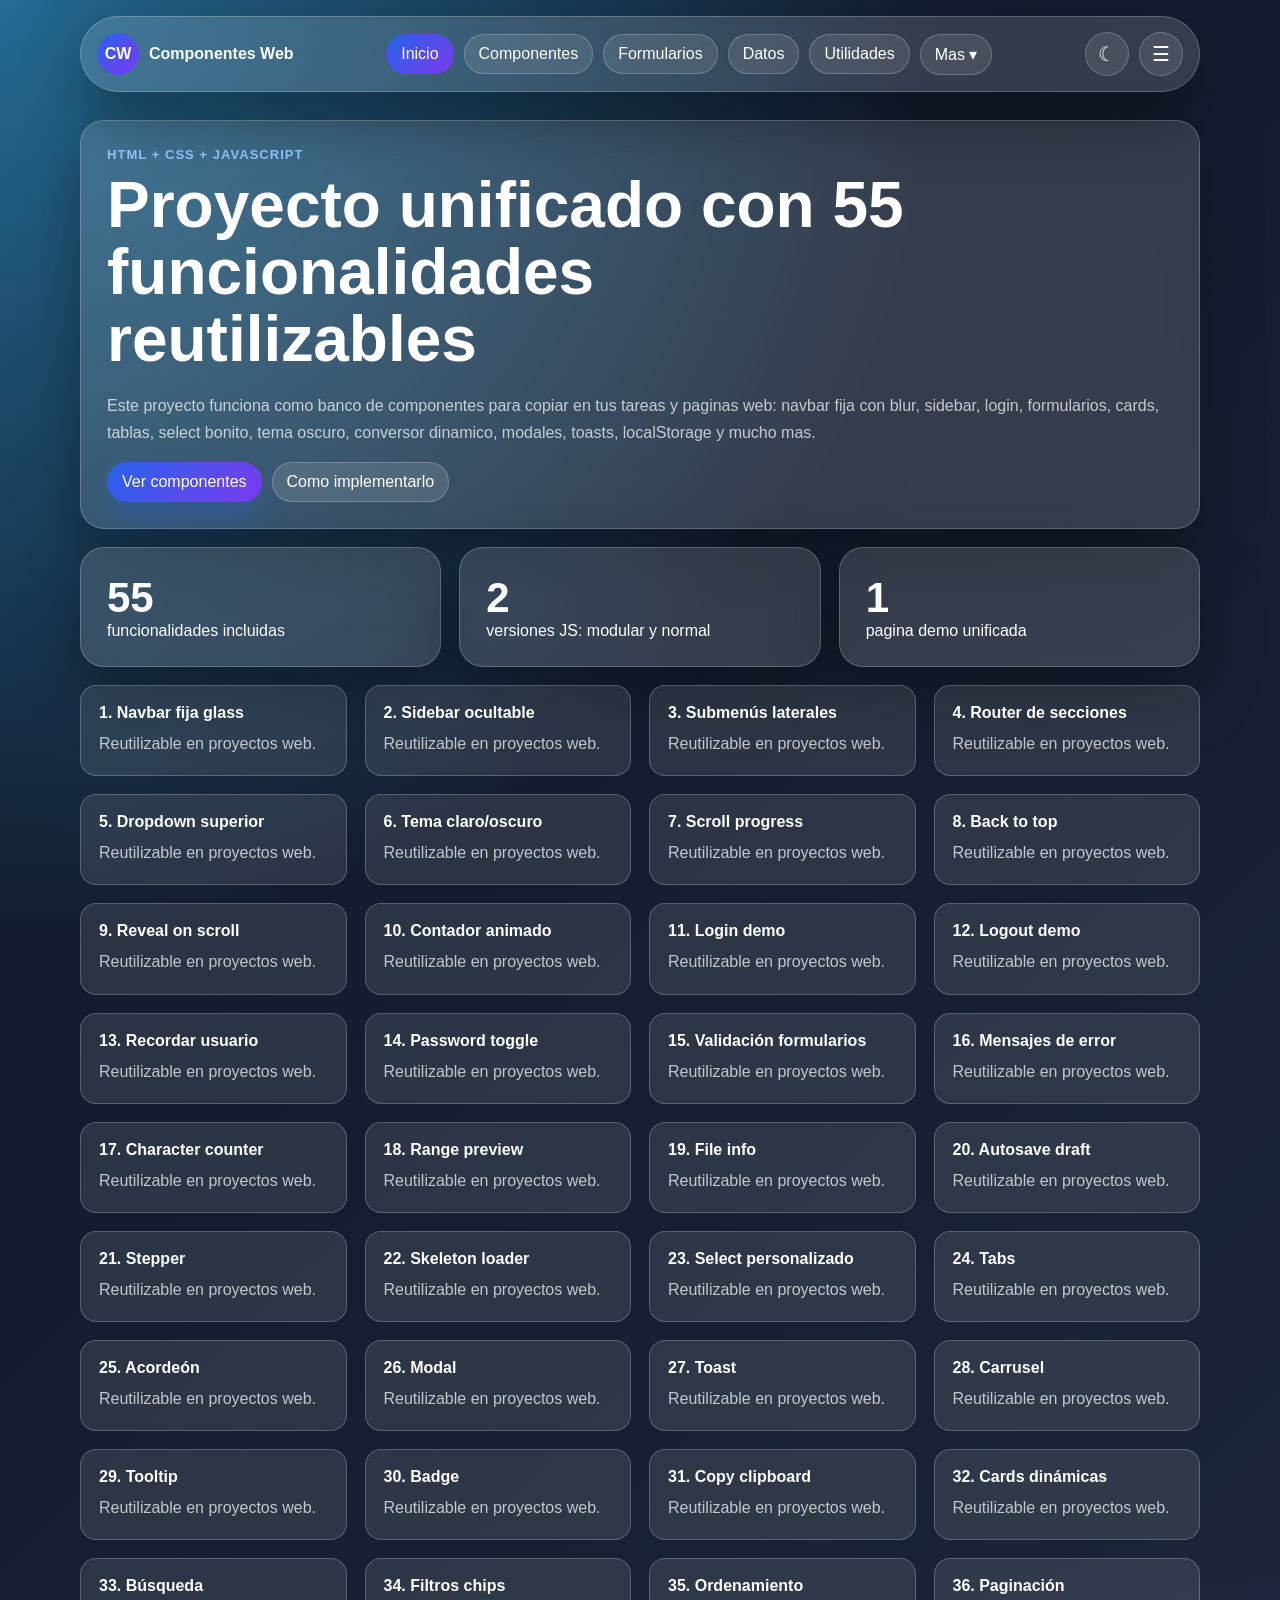
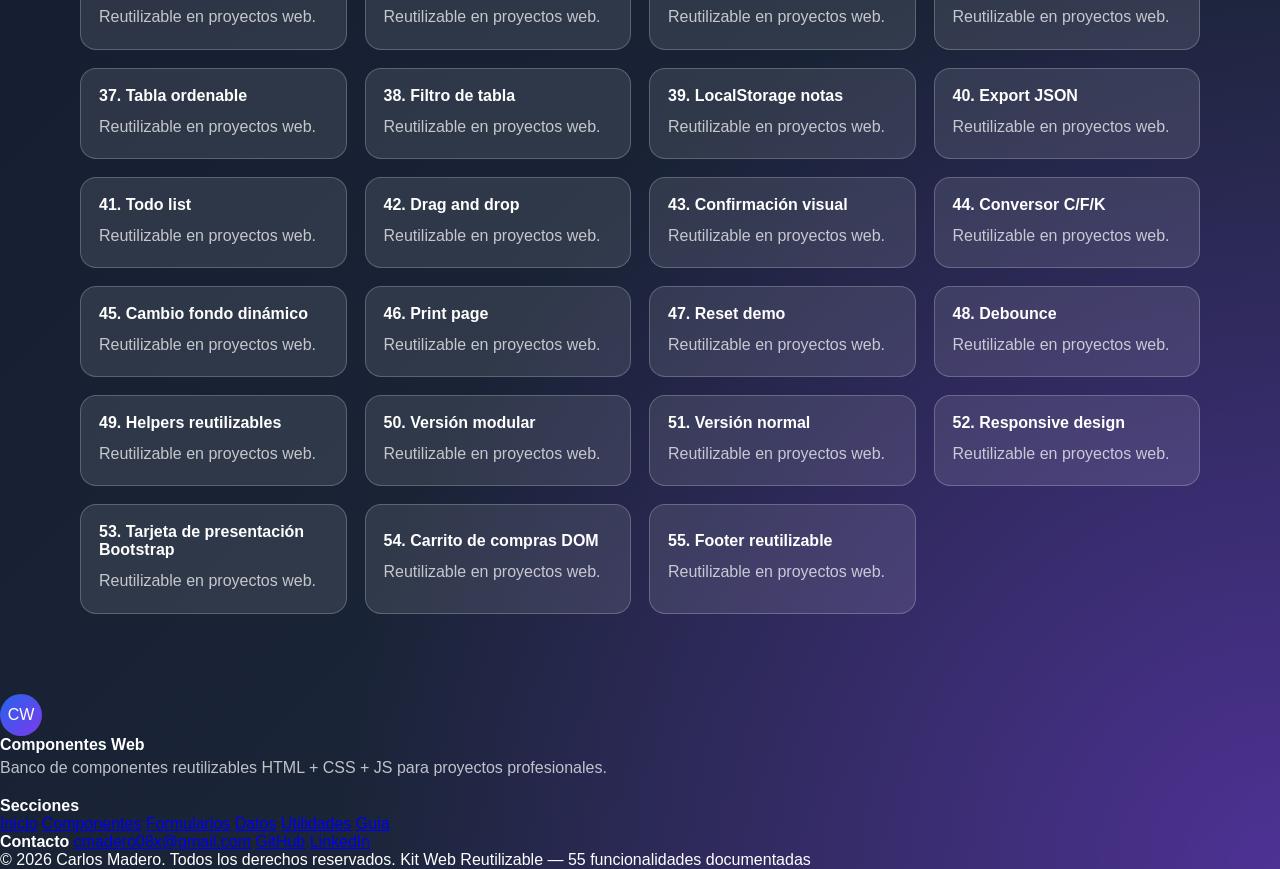
==== commit a5c84641: "feat: agregar footer como funcionalidad 55 y actualizar contador - Agregar footer reutilizable con m" ====
--- a/index.html
+++ b/index.html
@@ -5,7 +5,7 @@
     <meta name="viewport" content="width=device-width, initial-scale=1.0">
     <meta name="description" content="Proyecto unificado con componentes reutilizables de HTML, CSS y JavaScript para paginas web profesionales.">
     <title>Kit Web Reutilizable 40+ Componentes</title>
-    <link rel="stylesheet" href="assets/css/styles.css?v=3">
+    <link rel="stylesheet" href="assets/css/styles.css?v=6">
 </head>
 <body>
     <div class="scroll-progress" id="scrollProgress"></div>
@@ -76,7 +76,7 @@
         <section class="view-section is-active" id="inicio" data-view-section>
             <div class="hero glass-panel reveal">
                 <span class="eyebrow">HTML + CSS + JavaScript</span>
-                <h1>Proyecto unificado con mas de 40 funcionalidades reutilizables</h1>
+                <h1>Proyecto unificado con 55 funcionalidades reutilizables</h1>
                 <p>
                     Este proyecto funciona como banco de componentes para copiar en tus tareas y paginas web:
                     navbar fija con blur, sidebar, login, formularios, cards, tablas, select bonito, tema oscuro,
@@ -90,7 +90,7 @@
 
             <div class="stats-grid reveal">
                 <article class="stat-card glass-panel">
-                    <strong data-counter data-target="54">0</strong>
+                    <strong data-counter data-target="55">0</strong>
                     <span>funcionalidades incluidas</span>
                 </article>
                 <article class="stat-card glass-panel">
@@ -368,8 +368,23 @@
                 <p>Aquí puedes practicar dos laboratorios guiados nuevos además del conversor: una tarjeta de presentación inspirada en Bootstrap y una mini tienda con carrito DOM.</p>
             </div>
 
-            <div class="utilities-stack">
-                <div class="glass-panel temperature-tool utility-card" id="temperatureTool">
+            <div class="utility-badge-bar" id="utilityBadgeBar">
+                <button type="button" class="utility-badge is-active" data-target="temperatureTool">
+                    <span>Actividad 1</span>
+                    <strong>Conversor de temperatura</strong>
+                </button>
+                <button type="button" class="utility-badge" data-target="profileLab">
+                    <span>Actividad 2</span>
+                    <strong>Tarjeta de presentación</strong>
+                </button>
+                <button type="button" class="utility-badge" data-target="shopLab">
+                    <span>Actividad 3</span>
+                    <strong>Mini carrito de compras</strong>
+                </button>
+            </div>
+
+            <div class="utilities-cards-grid">
+                <article class="glass-panel utility-card is-hidden" id="temperatureTool">
                     <div class="utility-card__header">
                         <div>
                             <span class="eyebrow">Actividad 1</span>
@@ -407,142 +422,140 @@
                             <li>Imprime ambos resultados en el DOM o en consola y prueba casos como <code>45</code> y <code>14</code>.</li>
                         </ol>
                     </div>
-                </div>
-
-                <div class="utility-lab-grid">
-                    <article class="glass-panel utility-card">
-                        <div class="utility-card__header">
-                            <div>
-                                <span class="eyebrow">Actividad 2</span>
-                                <h3>Tarjeta de presentación Bootstrap</h3>
+                </article>
+
+                <article class="glass-panel utility-card is-hidden">
+                    <div class="utility-card__header">
+                        <div>
+                            <span class="eyebrow">Actividad 2</span>
+                            <h3>Tarjeta de presentación Bootstrap</h3>
+                        </div>
+                        <a class="secondary-button" href="docs/pdf/actividades_guiadas_componentes_web_2026.pdf" download>PDF actividad</a>
+                    </div>
+
+                    <p class="muted">Resuelve el LAB1 creando una card presentable, con jerarquía visual, badges, botones y una segunda cara para tecnologías.</p>
+
+                    <div class="profile-lab" id="profileLab">
+                        <div class="profile-lab__flip" id="profileLabFlip">
+                            <section class="profile-lab__face profile-lab__face--front">
+                                <div class="profile-lab__avatar">CM</div>
+                                <h4>Carlos Madero</h4>
+                                <p class="profile-lab__role">Full Stack Java Developer</p>
+                                <div class="profile-lab__badges">
+                                    <span>Bootstrap</span>
+                                    <span>JavaScript</span>
+                                    <span>Data</span>
+                                </div>
+                                <p class="muted">Card de presentación personal con una estructura parecida a un ejercicio Bootstrap, pero adaptada al look de esta guía.</p>
+                                <div class="profile-lab__links">
+                                    <a href="mailto:cmadero08x@gmail.com">Email</a>
+                                    <a href="https://github.com/raydan08x" target="_blank" rel="noreferrer">GitHub</a>
+                                    <a href="https://www.linkedin.com" target="_blank" rel="noreferrer">LinkedIn</a>
+                                </div>
+                                <button type="button" class="primary-button" id="showProfileTech">Ver tecnologías</button>
+                            </section>
+
+                            <section class="profile-lab__face profile-lab__face--back">
+                                <h4>Tecnologías</h4>
+                                <div class="profile-lab__tech-grid">
+                                    <span>Bootstrap grid</span>
+                                    <span>Card</span>
+                                    <span>Badge</span>
+                                    <span>Buttons</span>
+                                    <span>Shadow</span>
+                                    <span>Responsive</span>
+                                </div>
+                                <p class="muted">La actividad te pide comprender qué pone Bootstrap y qué debe completar tu CSS personalizado.</p>
+                                <button type="button" class="secondary-button" id="hideProfileTech">Volver al perfil</button>
+                            </section>
+                        </div>
+                    </div>
+
+                    <div class="utility-steps">
+                        <div class="utility-card__actions">
+                            <button type="button" class="secondary-button" data-section="guia" data-guide-feature-action="53">Saber más</button>
+                            <span class="muted">Abre la funcionalidad 53 con la explicación completa.</span>
+                        </div>
+                        <h4>Paso a paso sugerido</h4>
+                        <ol>
+                            <li>Crea un contenedor principal con estructura tipo <code>container</code>, <code>row</code> y <code>col</code>.</li>
+                            <li>Dentro arma la card con foto, nombre, rol, descripción y botones de contacto.</li>
+                            <li>Usa clases conceptuales de Bootstrap como <code>card</code>, <code>badge</code>, <code>btn</code> y <code>shadow</code>.</li>
+                            <li>Luego adapta colores, gradientes, radios y espaciado con CSS propio.</li>
+                            <li>Por último agrega la segunda cara o el estado alterno de tecnologías con JavaScript.</li>
+                        </ol>
+                    </div>
+                </article>
+
+                <article class="glass-panel utility-card is-hidden">
+                    <div class="utility-card__header">
+                        <div>
+                            <span class="eyebrow">Actividad 3</span>
+                            <h3>Mini tienda con carrito DOM</h3>
+                        </div>
+                        <a class="secondary-button" href="docs/pdf/actividades_guiadas_componentes_web_2026.pdf" download>PDF actividad</a>
+                    </div>
+
+                    <p class="muted">Basado en <code>AD16_Lab_Carrito.pdf</code>: agrega productos, actualiza badge, suma total, elimina ítems y vacía el carrito sin recargar la página.</p>
+
+                    <div class="shop-lab" id="shopLab">
+                        <div class="shop-lab__topbar">
+                            <strong>Mini tienda</strong>
+                            <span class="shop-lab__badge" id="shopBadge">0</span>
+                        </div>
+
+                        <div class="shop-lab__grid">
+                            <article class="shop-product">
+                                <h4>Pack IPA</h4>
+                                <p class="muted">$18,000</p>
+                                <button type="button" class="primary-button shop-add-button" data-name="Pack IPA" data-price="18000">Agregar</button>
+                            </article>
+                            <article class="shop-product">
+                                <h4>Stout Reserva</h4>
+                                <p class="muted">$16,500</p>
+                                <button type="button" class="primary-button shop-add-button" data-name="Stout Reserva" data-price="16500">Agregar</button>
+                            </article>
+                            <article class="shop-product">
+                                <h4>Burger Lab</h4>
+                                <p class="muted">$24,000</p>
+                                <button type="button" class="primary-button shop-add-button" data-name="Burger Lab" data-price="24000">Agregar</button>
+                            </article>
+                            <article class="shop-product">
+                                <h4>Cheesecake</h4>
+                                <p class="muted">$11,000</p>
+                                <button type="button" class="primary-button shop-add-button" data-name="Cheesecake" data-price="11000">Agregar</button>
+                            </article>
+                        </div>
+
+                        <div class="shop-cart">
+                            <div class="shop-cart__head">
+                                <h4>Carrito</h4>
+                                <button type="button" class="danger-button" id="clearShopCart">Vaciar</button>
                             </div>
-                            <a class="secondary-button" href="docs/pdf/actividades_guiadas_componentes_web_2026.pdf" download>PDF actividad</a>
-                        </div>
-
-                        <p class="muted">Resuelve el LAB1 creando una card presentable, con jerarquía visual, badges, botones y una segunda cara para tecnologías.</p>
-
-                        <div class="profile-lab" id="profileLab">
-                            <div class="profile-lab__flip" id="profileLabFlip">
-                                <section class="profile-lab__face profile-lab__face--front">
-                                    <div class="profile-lab__avatar">CM</div>
-                                    <h4>Carlos Madero</h4>
-                                    <p class="profile-lab__role">Full Stack Java Developer</p>
-                                    <div class="profile-lab__badges">
-                                        <span>Bootstrap</span>
-                                        <span>JavaScript</span>
-                                        <span>Data</span>
-                                    </div>
-                                    <p class="muted">Card de presentación personal con una estructura parecida a un ejercicio Bootstrap, pero adaptada al look de esta guía.</p>
-                                    <div class="profile-lab__links">
-                                        <a href="mailto:cmadero08x@gmail.com">Email</a>
-                                        <a href="https://github.com/raydan08x" target="_blank" rel="noreferrer">GitHub</a>
-                                        <a href="https://www.linkedin.com" target="_blank" rel="noreferrer">LinkedIn</a>
-                                    </div>
-                                    <button type="button" class="primary-button" id="showProfileTech">Ver tecnologías</button>
-                                </section>
-
-                                <section class="profile-lab__face profile-lab__face--back">
-                                    <h4>Tecnologías</h4>
-                                    <div class="profile-lab__tech-grid">
-                                        <span>Bootstrap grid</span>
-                                        <span>Card</span>
-                                        <span>Badge</span>
-                                        <span>Buttons</span>
-                                        <span>Shadow</span>
-                                        <span>Responsive</span>
-                                    </div>
-                                    <p class="muted">La actividad te pide comprender qué pone Bootstrap y qué debe completar tu CSS personalizado.</p>
-                                    <button type="button" class="secondary-button" id="hideProfileTech">Volver al perfil</button>
-                                </section>
+                            <p class="muted shop-cart__empty" id="shopEmptyMessage">Tu carrito está vacío.</p>
+                            <ul class="shop-cart__list" id="shopCartList"></ul>
+                            <div class="shop-cart__total">
+                                <span>Total</span>
+                                <strong id="shopCartTotal">$0</strong>
                             </div>
                         </div>
-
-                        <div class="utility-steps">
-                            <div class="utility-card__actions">
-                                <button type="button" class="secondary-button" data-section="guia" data-guide-feature-action="53">Saber más</button>
-                                <span class="muted">Abre la funcionalidad 53 con la explicación completa.</span>
-                            </div>
-                            <h4>Paso a paso sugerido</h4>
-                            <ol>
-                                <li>Crea un contenedor principal con estructura tipo <code>container</code>, <code>row</code> y <code>col</code>.</li>
-                                <li>Dentro arma la card con foto, nombre, rol, descripción y botones de contacto.</li>
-                                <li>Usa clases conceptuales de Bootstrap como <code>card</code>, <code>badge</code>, <code>btn</code> y <code>shadow</code>.</li>
-                                <li>Luego adapta colores, gradientes, radios y espaciado con CSS propio.</li>
-                                <li>Por último agrega la segunda cara o el estado alterno de tecnologías con JavaScript.</li>
-                            </ol>
-                        </div>
-                    </article>
-
-                    <article class="glass-panel utility-card">
-                        <div class="utility-card__header">
-                            <div>
-                                <span class="eyebrow">Actividad 3</span>
-                                <h3>Mini tienda con carrito DOM</h3>
-                            </div>
-                            <a class="secondary-button" href="docs/pdf/actividades_guiadas_componentes_web_2026.pdf" download>PDF actividad</a>
-                        </div>
-
-                        <p class="muted">Basado en <code>AD16_Lab_Carrito.pdf</code>: agrega productos, actualiza badge, suma total, elimina ítems y vacía el carrito sin recargar la página.</p>
-
-                        <div class="shop-lab" id="shopLab">
-                            <div class="shop-lab__topbar">
-                                <strong>Mini tienda</strong>
-                                <span class="shop-lab__badge" id="shopBadge">0</span>
-                            </div>
-
-                            <div class="shop-lab__grid">
-                                <article class="shop-product">
-                                    <h4>Pack IPA</h4>
-                                    <p class="muted">$18,000</p>
-                                    <button type="button" class="primary-button shop-add-button" data-name="Pack IPA" data-price="18000">Agregar</button>
-                                </article>
-                                <article class="shop-product">
-                                    <h4>Stout Reserva</h4>
-                                    <p class="muted">$16,500</p>
-                                    <button type="button" class="primary-button shop-add-button" data-name="Stout Reserva" data-price="16500">Agregar</button>
-                                </article>
-                                <article class="shop-product">
-                                    <h4>Burger Lab</h4>
-                                    <p class="muted">$24,000</p>
-                                    <button type="button" class="primary-button shop-add-button" data-name="Burger Lab" data-price="24000">Agregar</button>
-                                </article>
-                                <article class="shop-product">
-                                    <h4>Cheesecake</h4>
-                                    <p class="muted">$11,000</p>
-                                    <button type="button" class="primary-button shop-add-button" data-name="Cheesecake" data-price="11000">Agregar</button>
-                                </article>
-                            </div>
-
-                            <div class="shop-cart">
-                                <div class="shop-cart__head">
-                                    <h4>Carrito</h4>
-                                    <button type="button" class="danger-button" id="clearShopCart">Vaciar</button>
-                                </div>
-                                <p class="muted shop-cart__empty" id="shopEmptyMessage">Tu carrito está vacío.</p>
-                                <ul class="shop-cart__list" id="shopCartList"></ul>
-                                <div class="shop-cart__total">
-                                    <span>Total</span>
-                                    <strong id="shopCartTotal">$0</strong>
-                                </div>
-                            </div>
-                        </div>
-
-                        <div class="utility-steps">
-                            <div class="utility-card__actions">
-                                <button type="button" class="secondary-button" data-section="guia" data-guide-feature-action="54">Saber más</button>
-                                <span class="muted">Abre la funcionalidad 54 con la explicación completa.</span>
-                            </div>
-                            <h4>Paso a paso sugerido</h4>
-                            <ol>
-                                <li>Escribe el HTML con navbar, badge, cards de producto y sección del carrito.</li>
-                                <li>Selecciona los botones <code>.shop-add-button</code> con <code>querySelectorAll</code>.</li>
-                                <li>Lee <code>data-name</code> y <code>data-price</code> al hacer clic y crea cada línea del carrito en el DOM.</li>
-                                <li>Mantén variables separadas para cantidad y total acumulado.</li>
-                                <li>Conecta eliminar y vaciar para recalcular la UI en tiempo real.</li>
-                            </ol>
-                        </div>
-                    </article>
-                </div>
+                    </div>
+
+                    <div class="utility-steps">
+                        <div class="utility-card__actions">
+                            <button type="button" class="secondary-button" data-section="guia" data-guide-feature-action="54">Saber más</button>
+                            <span class="muted">Abre la funcionalidad 54 con la explicación completa.</span>
+                        </div>
+                        <h4>Paso a paso sugerido</h4>
+                        <ol>
+                            <li>Escribe el HTML con navbar, badge, cards de producto y sección del carrito.</li>
+                            <li>Selecciona los botones <code>.shop-add-button</code> con <code>querySelectorAll</code>.</li>
+                            <li>Lee <code>data-name</code> y <code>data-price</code> al hacer clic y crea cada línea del carrito en el DOM.</li>
+                            <li>Mantén variables separadas para cantidad y total acumulado.</li>
+                            <li>Conecta eliminar y vaciar para recalcular la UI en tiempo real.</li>
+                        </ol>
+                    </div>
+                </article>
             </div>
 
             <div class="glass-panel utilities-row">
@@ -576,6 +589,37 @@
             </div>
         </section>
     </main>
+
+    <footer class="site-footer" id="siteFooter">
+        <div class="site-footer__grid">
+            <div class="site-footer__brand">
+                <span class="brand__mark">CW</span>
+                <strong>Componentes Web</strong>
+                <p class="muted">Banco de componentes reutilizables HTML + CSS + JS para proyectos profesionales.</p>
+            </div>
+            <div class="site-footer__links">
+                <strong>Secciones</strong>
+                <nav aria-label="Footer navegacion">
+                    <a href="#inicio" data-section="inicio">Inicio</a>
+                    <a href="#componentes" data-section="componentes">Componentes</a>
+                    <a href="#formularios" data-section="formularios">Formularios</a>
+                    <a href="#datos" data-section="datos">Datos</a>
+                    <a href="#utilidades" data-section="utilidades">Utilidades</a>
+                    <a href="#guia" data-section="guia">Guia</a>
+                </nav>
+            </div>
+            <div class="site-footer__contact">
+                <strong>Contacto</strong>
+                <a href="mailto:cmadero08x@gmail.com">cmadero08x@gmail.com</a>
+                <a href="https://github.com/raydan08x" target="_blank" rel="noreferrer">GitHub</a>
+                <a href="https://www.linkedin.com" target="_blank" rel="noreferrer">LinkedIn</a>
+            </div>
+        </div>
+        <div class="site-footer__bottom">
+            <span>© 2026 Carlos Madero. Todos los derechos reservados.</span>
+            <span>Kit Web Reutilizable — 55 funcionalidades documentadas</span>
+        </div>
+    </footer>
 
     <button class="back-to-top" id="backToTop" type="button" aria-label="Volver arriba">↑</button>
 
@@ -590,9 +634,9 @@
 
     <div class="toast-container" id="toastContainer"></div>
 
-    <script src="assets/js/guide-data.js?v=3"></script>
-    <script src="assets/js/guide-details-data.js?v=3"></script>
-    <script type="module" src="assets/js/script.js?v=3"></script>
+    <script src="assets/js/guide-data.js?v=6"></script>
+    <script src="assets/js/guide-details-data.js?v=6"></script>
+    <script type="module" src="assets/js/script.js?v=6"></script>
     <!-- Version normal sin modulos: comenta la linea anterior y descomenta esta si la necesitas. -->
     <!-- <script src="assets/js/script-normal.js"></script> -->
 </body>
--- a/assets/css/styles.css
+++ b/assets/css/styles.css
@@ -885,25 +885,100 @@
 }
 
 .temperature-tool {
-    max-width: 560px;
     transition: background var(--transition);
 }
 
-.utilities-stack {
-    display: grid;
-    gap: 20px;
-}
-
-.utility-lab-grid {
-    display: grid;
-    grid-template-columns: repeat(2, minmax(0, 1fr));
-    gap: 20px;
+.utilities-cards-grid {
+    display: grid;
+    grid-template-columns: repeat(auto-fit, minmax(360px, 1fr));
+    gap: 24px;
 }
 
 .utility-card {
     display: grid;
     align-content: start;
     gap: 18px;
+    transition: transform var(--transition), box-shadow var(--transition);
+}
+
+.utility-card:hover {
+    transform: translateY(-4px);
+    box-shadow: 0 20px 40px rgba(0, 0, 0, 0.25);
+}
+
+[data-theme="light"] .utility-card:hover {
+    box-shadow: 0 20px 40px rgba(0, 0, 0, 0.12);
+}
+
+.utility-card.is-hidden {
+    display: none;
+}
+
+.utility-badge-bar {
+    display: flex;
+    flex-wrap: wrap;
+    gap: 12px;
+    margin-bottom: 8px;
+}
+
+.utility-badge {
+    display: flex;
+    flex-direction: column;
+    align-items: center;
+    text-align: center;
+    gap: 4px;
+    padding: 14px 22px;
+    border: 1px solid var(--border);
+    border-radius: var(--radius-md);
+    background: rgba(255, 255, 255, 0.06);
+    color: var(--text);
+    cursor: pointer;
+    transition: background var(--transition), border-color var(--transition), transform var(--transition), box-shadow var(--transition);
+    min-width: 160px;
+}
+
+.utility-badge:hover {
+    background: rgba(255, 255, 255, 0.12);
+    border-color: var(--primary);
+    transform: translateY(-2px);
+    box-shadow: 0 8px 24px rgba(0, 0, 0, 0.15);
+}
+
+.utility-badge.is-active {
+    background: linear-gradient(135deg, var(--primary), var(--secondary));
+    border-color: transparent;
+    color: #ffffff;
+    box-shadow: 0 4px 16px rgba(37, 99, 235, 0.35);
+}
+
+[data-theme="light"] .utility-badge {
+    background: rgba(255, 255, 255, 0.7);
+    border-color: rgba(15, 23, 42, 0.12);
+}
+
+[data-theme="light"] .utility-badge:hover {
+    background: rgba(255, 255, 255, 0.9);
+    border-color: var(--primary);
+}
+
+[data-theme="light"] .utility-badge.is-active {
+    background: linear-gradient(135deg, var(--primary), var(--secondary));
+    border-color: transparent;
+    color: #ffffff;
+}
+
+.utility-badge span {
+    font-size: 11px;
+    font-weight: 700;
+    text-transform: uppercase;
+    letter-spacing: 0.06em;
+    opacity: 0.85;
+}
+
+.utility-badge strong {
+    font-size: 14px;
+    font-weight: 700;
+    line-height: 1.3;
 }
 
 .utility-card__header {
@@ -1305,215 +1380,17 @@
     gap: 6px;
 }
 
-.guide-item-btn {
-    width: 100%;
-    text-align: left;
-    border: none;
-    border-radius: var(--radius-sm);
-    padding: 8px 12px;
-    font-size: 14px;
-    background: transparent;
-    color: var(--text);
-    cursor: pointer;
-    transition: background var(--transition), color var(--transition);
-}
-
-.guide-item-btn:hover {
-    background: rgba(255, 255, 255, 0.08);
-}
-
-[data-theme="light"] .guide-item-btn:hover {
-    background: rgba(0, 0, 0, 0.05);
-}
-
-.guide-item-btn.is-active {
-    background: linear-gradient(135deg, var(--primary), var(--secondary));
-    color: #ffffff;
-    font-weight: 800;
-}
-
-.guide-download-panel {
-    margin-top: 18px;
-    padding-top: 18px;
-    border-top: 1px solid var(--border);
-}
-
-.guide-download-panel h4 {
-    margin: 0 0 12px;
-    font-size: 14px;
-    text-transform: uppercase;
-    letter-spacing: 0.04em;
-    color: var(--muted);
-}
-
-.guide-download-list {
-    display: grid;
-    gap: 8px;
-}
-
-.guide-download-link {
-    display: block;
-    padding: 10px 12px;
-    border-radius: var(--radius-sm);
-    text-decoration: none;
-    color: var(--text);
-    background: rgba(255, 255, 255, 0.08);
-    border: 1px solid var(--border);
-    transition: background var(--transition), transform var(--transition), border-color var(--transition);
-}
-
-.guide-download-link:hover {
-    background: rgba(255, 255, 255, 0.14);
-    transform: translateY(-1px);
-}
-
-[data-theme="light"] .guide-download-link {
-    background: rgba(255, 255, 255, 0.82);
-    border-color: rgba(15, 23, 42, 0.1);
-}
-
-.guide-detail {
-    min-height: 360px;
-    display: grid;
-    align-content: start;
-    gap: 20px;
-    scroll-margin-top: calc(var(--navbar-height) + 48px);
-}
-
-.guide-detail__welcome {
-    text-align: center;
-    padding: 40px 20px;
-    color: var(--muted);
-}
-
-.guide-detail__header h3 {
-    font-size: 24px;
-    margin-bottom: 8px;
-}
-
-.code-header {
-    display: flex;
-    justify-content: space-between;
-    align-items: center;
-    margin-bottom: 10px;
-    font-weight: 800;
-    font-size: 14px;
-}
-
-.copy-code-btn {
-    padding: 6px 12px;
-    font-size: 13px;
-}
-
-.guide-actions {
-    display: flex;
-    align-items: center;
-    justify-content: space-between;
-    gap: 12px;
-    flex-wrap: wrap;
-}
-
-.guide-downloads {
-    display: flex;
-    align-items: center;
-    gap: 12px;
-    flex-wrap: wrap;
-}
-
-.guide-more__content {
-    padding: 18px;
-    border-radius: var(--radius-md);
-    background: rgba(255, 255, 255, 0.08);
-    border: 1px solid var(--border);
-}
-
-[data-theme="light"] .guide-more__content {
-    background: rgba(255, 255, 255, 0.82);
-    border-color: rgba(15, 23, 42, 0.1);
-}
-
-.guide-more__text {
-    margin: 0;
-    padding: 0;
-    white-space: pre-wrap;
-    font-family: inherit;
-    font-size: 14px;
-    line-height: 1.7;
-    color: var(--muted);
-    background: transparent;
-    border: 0;
-    box-shadow: none;
-}
-
-.guide-more__rich {
-    display: grid;
-    gap: 14px;
-}
-
-.guide-more__heading {
-    margin: 0;
-    color: var(--text);
-}
-
-.guide-more__paragraph {
-    margin: 0;
-    color: var(--muted);
-    line-height: 1.75;
-}
-
-.guide-more__list {
-    margin: 0;
-    padding-left: 20px;
-    color: var(--muted);
-    line-height: 1.7;
-}
-
-.guide-more__code {
-    margin: 0;
-    padding: 16px;
-    border-radius: var(--radius-md);
-    background: rgba(15, 23, 42, 0.92);
-    border: 1px solid rgba(255, 255, 255, 0.08);
-    color: #e2e8f0;
-    white-space: pre-wrap;
-    font-size: 13px;
-    line-height: 1.65;
-    box-shadow: inset 0 1px 0 rgba(255, 255, 255, 0.04);
-}
-
-[data-theme="light"] .guide-more__code {
-    background: #0f172a;
-    border-color: rgba(15, 23, 42, 0.08);
-    color: #f8fafc;
-}
-
-@media (max-width: 900px) {
-    .navbar-links {
-        display: none;
+    .guide-item-btn {
+        font-size: 13px;
     }
 
-    .stats-grid,
-    .component-grid,
-    .two-column,
-    .card-grid,
-    .feature-grid,
-    .data-toolbar,
-    .utility-lab-grid,
-    .shop-lab__grid {
-        grid-template-columns: 1fr;
+    .site-footer__grid {
+        grid-template-columns: 1fr 1fr;
+        gap: 32px;
     }
 
-    h1 {
-        font-size: 36px;
-    }
-
-    .guide-layout {
-        grid-template-columns: 1fr;
-    }
-
-    .guide-sidebar {
-        position: static;
-        max-height: none;
+    .site-footer__brand {
+        grid-column: 1 / -1;
     }
 }
 
@@ -1536,4 +1413,20 @@
     .glass-panel {
         padding: 18px;
     }
-}
+
+    .site-footer {
+        padding: 32px 18px 18px;
+    }
+
+    .site-footer__grid {
+        grid-template-columns: 1fr;
+        gap: 24px;
+        margin-bottom: 24px;
+    }
+
+    .site-footer__bottom {
+        flex-direction: column;
+        text-align: center;
+        gap: 8px;
+    }
+}
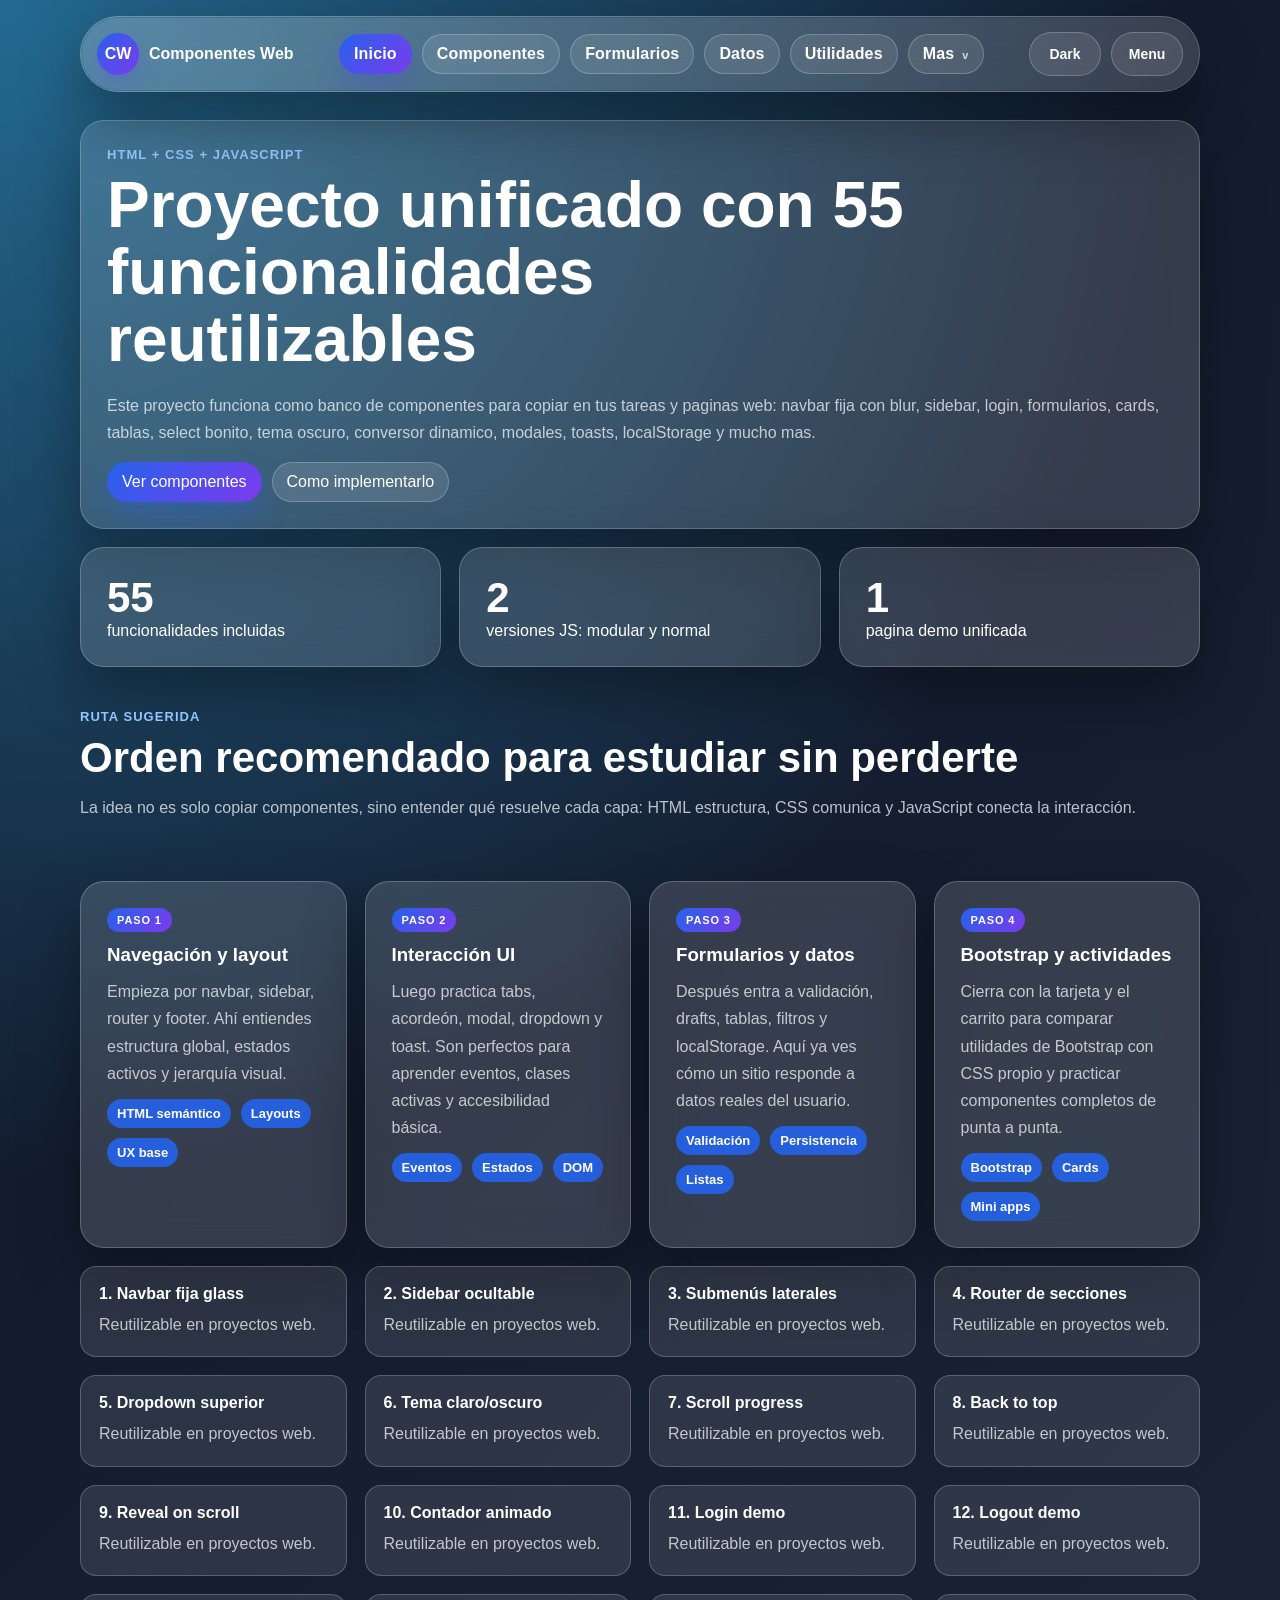
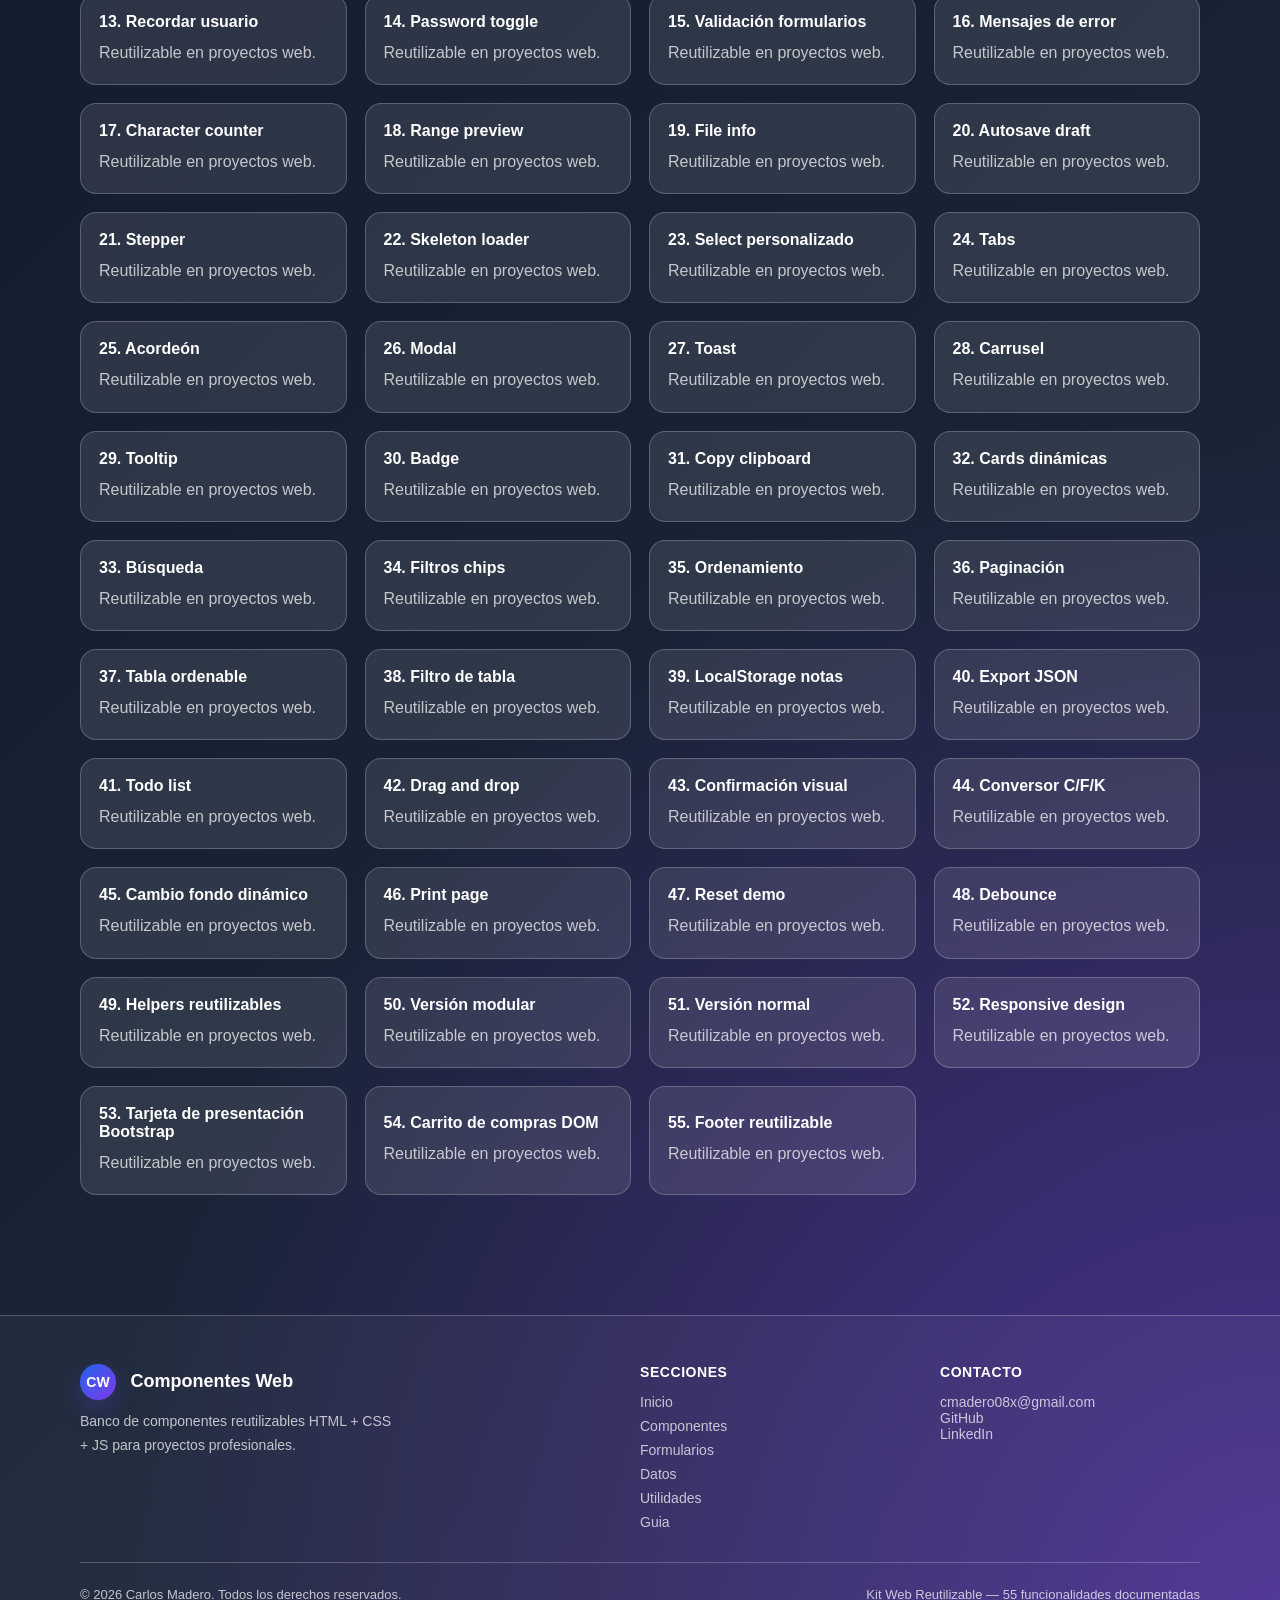
==== commit e8eeb06f: "Refine guide activities and navbar reuse" ====
--- a/index.html
+++ b/index.html
@@ -3,9 +3,9 @@
 <head>
     <meta charset="UTF-8">
     <meta name="viewport" content="width=device-width, initial-scale=1.0">
-    <meta name="description" content="Proyecto unificado con componentes reutilizables de HTML, CSS y JavaScript para paginas web profesionales.">
-    <title>Kit Web Reutilizable 40+ Componentes</title>
-    <link rel="stylesheet" href="assets/css/styles.css?v=6">
+    <meta name="description" content="Kit de estudio con 55 funcionalidades reutilizables de HTML, CSS, JavaScript y actividades guiadas para practicar Bootstrap, DOM e interfaces web.">
+    <title>Kit Web Reutilizable 55 Funcionalidades</title>
+    <link rel="stylesheet" href="assets/css/styles.css?v=8">
 </head>
 <body>
     <div class="scroll-progress" id="scrollProgress"></div>
@@ -24,7 +24,7 @@
             <button class="nav-link" data-section="utilidades">Utilidades</button>
 
             <div class="dropdown" data-dropdown>
-                <button class="nav-link dropdown__button" data-dropdown-button type="button">Mas ▾</button>
+                <button class="nav-link dropdown__button" data-dropdown-button type="button">Mas</button>
                 <div class="dropdown__menu" data-dropdown-menu>
                     <button data-section="login">Login demo</button>
                     <button data-section="storage">Storage</button>
@@ -34,22 +34,22 @@
         </nav>
 
         <div class="navbar-actions">
-            <button class="icon-button" id="themeToggle" type="button" aria-label="Cambiar tema">☾</button>
-            <button class="icon-button" id="openSidebar" type="button" aria-label="Abrir menu lateral">☰</button>
+            <button class="icon-button icon-button--label" id="themeToggle" type="button" aria-label="Cambiar tema">Dark</button>
+            <button class="icon-button icon-button--label" id="openSidebar" type="button" aria-label="Abrir menu lateral">Menu</button>
         </div>
     </header>
 
     <aside class="sidebar" id="sidebar" aria-label="Menu lateral">
         <div class="sidebar__header">
             <strong>Menu lateral</strong>
-            <button class="icon-button" id="closeSidebar" type="button" aria-label="Cerrar menu lateral">×</button>
+            <button class="icon-button icon-button--label" id="closeSidebar" type="button" aria-label="Cerrar menu lateral">Cerrar</button>
         </div>
 
         <div class="sidebar__content">
             <button class="side-link is-active" data-section="inicio">Panel principal</button>
 
             <div class="side-group">
-                <button class="side-group__button" type="button">Interfaz ▾</button>
+                <button class="side-group__button" type="button">Interfaz</button>
                 <div class="side-group__content">
                     <button data-section="componentes">Componentes UI</button>
                     <button data-section="formularios">Formularios</button>
@@ -58,7 +58,7 @@
             </div>
 
             <div class="side-group">
-                <button class="side-group__button" type="button">Datos y estado ▾</button>
+                <button class="side-group__button" type="button">Datos y estado</button>
                 <div class="side-group__content">
                     <button data-section="datos">Catalogos y tablas</button>
                     <button data-section="storage">LocalStorage</button>
@@ -102,6 +102,60 @@
                     <span>pagina demo unificada</span>
                 </article>
             </div>
+
+            <section class="study-path reveal" aria-labelledby="studyPathTitle">
+                <div class="section-heading section-heading--compact">
+                    <span class="eyebrow">Ruta sugerida</span>
+                    <h2 id="studyPathTitle">Orden recomendado para estudiar sin perderte</h2>
+                    <p>La idea no es solo copiar componentes, sino entender qué resuelve cada capa: HTML estructura, CSS comunica y JavaScript conecta la interacción.</p>
+                </div>
+
+                <div class="learning-grid">
+                    <article class="glass-panel learning-card">
+                        <span class="learning-card__step">Paso 1</span>
+                        <h3>Navegación y layout</h3>
+                        <p>Empieza por navbar, sidebar, router y footer. Ahí entiendes estructura global, estados activos y jerarquía visual.</p>
+                        <div class="badge-row">
+                            <span class="badge">HTML semántico</span>
+                            <span class="badge">Layouts</span>
+                            <span class="badge">UX base</span>
+                        </div>
+                    </article>
+
+                    <article class="glass-panel learning-card">
+                        <span class="learning-card__step">Paso 2</span>
+                        <h3>Interacción UI</h3>
+                        <p>Luego practica tabs, acordeón, modal, dropdown y toast. Son perfectos para aprender eventos, clases activas y accesibilidad básica.</p>
+                        <div class="badge-row">
+                            <span class="badge">Eventos</span>
+                            <span class="badge">Estados</span>
+                            <span class="badge">DOM</span>
+                        </div>
+                    </article>
+
+                    <article class="glass-panel learning-card">
+                        <span class="learning-card__step">Paso 3</span>
+                        <h3>Formularios y datos</h3>
+                        <p>Después entra a validación, drafts, tablas, filtros y localStorage. Aquí ya ves cómo un sitio responde a datos reales del usuario.</p>
+                        <div class="badge-row">
+                            <span class="badge">Validación</span>
+                            <span class="badge">Persistencia</span>
+                            <span class="badge">Listas</span>
+                        </div>
+                    </article>
+
+                    <article class="glass-panel learning-card">
+                        <span class="learning-card__step">Paso 4</span>
+                        <h3>Bootstrap y actividades</h3>
+                        <p>Cierra con la tarjeta y el carrito para comparar utilidades de Bootstrap con CSS propio y practicar componentes completos de punta a punta.</p>
+                        <div class="badge-row">
+                            <span class="badge">Bootstrap</span>
+                            <span class="badge">Cards</span>
+                            <span class="badge">Mini apps</span>
+                        </div>
+                    </article>
+                </div>
+            </section>
 
             <div class="feature-grid reveal" id="featureList"></div>
         </section>
@@ -368,6 +422,159 @@
                 <p>Aquí puedes practicar dos laboratorios guiados nuevos además del conversor: una tarjeta de presentación inspirada en Bootstrap y una mini tienda con carrito DOM.</p>
             </div>
 
+            <article class="glass-panel utility-card is-hidden bootstrap-callout" id="bootstrapLearn">
+                <div>
+                    <span class="eyebrow">Aprende algo de Bootstrap</span>
+                    <h3>Que pone Bootstrap y que debes entender tu</h3>
+                    <p class="muted">Bootstrap acelera clases visuales, pero no reemplaza conceptos. Este bloque te ayuda a reconocer la estructura que Bootstrap te da y la logica que igual debes dominar con HTML, CSS y JS.</p>
+                </div>
+
+                <div class="bootstrap-map" aria-label="Mapa de conceptos Bootstrap">
+                    <article class="bootstrap-map__card">
+                        <strong><code>.container</code> / <code>.row</code> / <code>.col</code></strong>
+                        <p>Te ensena composicion y grid. Luego puedes replicarlo con <code>display: grid</code> o <code>flex</code>.</p>
+                    </article>
+                    <article class="bootstrap-map__card">
+                        <strong><code>.card</code> / <code>.badge</code> / <code>.btn</code></strong>
+                        <p>Sirven para entender jerarquia, espaciado, variantes visuales y reutilizacion de componentes.</p>
+                    </article>
+                    <article class="bootstrap-map__card">
+                        <strong><code>.modal</code> / <code>.accordion</code> / <code>.toast</code></strong>
+                        <p>Son una puerta para practicar estados, capas, foco, eventos y comportamiento interactivo real.</p>
+                    </article>
+                </div>
+
+                <ul class="learning-points">
+                    <li>Primero mira la version resuelta.</li>
+                    <li>Luego identifica que parte es solo estructura HTML.</li>
+                    <li>Despues separa que hace Bootstrap y que hace tu CSS.</li>
+                    <li>Al final reescribe el comportamiento en JavaScript sin depender de magia externa.</li>
+                </ul>
+
+                <div class="bootstrap-study-lab">
+                    <div class="bootstrap-study-lab__header">
+                        <div>
+                            <span class="eyebrow">Laboratorio Bootstrap</span>
+                            <h3>Traduce clases de Bootstrap a decisiones reales de maquetacion</h3>
+                            <p class="muted">Aqui no solo ves nombres de clases: ves que problema resuelven y con que herramientas nativas puedes reconstruir el mismo patron.</p>
+                        </div>
+                        <button type="button" class="secondary-button" data-section="guia" data-guide-feature-action="53">Abrir guia 53</button>
+                    </div>
+
+                    <div class="bootstrap-cheatsheet">
+                        <article class="bootstrap-cheatsheet__item">
+                            <strong>Layout</strong>
+                            <code>.container .row .col-md-6</code>
+                            <p>Equivale a pensar en ancho maximo, separacion interna, columnas y breakpoint.</p>
+                            <span>HTML semantico + <code>display: grid</code> + <code>@media</code></span>
+                        </article>
+                        <article class="bootstrap-cheatsheet__item">
+                            <strong>Card</strong>
+                            <code>.card .card-body .shadow</code>
+                            <p>Equivale a una superficie con jerarquia, padding, radio, borde y profundidad visual.</p>
+                            <span><code>background</code> + <code>padding</code> + <code>border-radius</code> + <code>box-shadow</code></span>
+                        </article>
+                        <article class="bootstrap-cheatsheet__item">
+                            <strong>Acciones</strong>
+                            <code>.btn .btn-primary .badge</code>
+                            <p>Equivale a estados visuales, contraste, feedback hover y pequenos indicadores.</p>
+                            <span>Variables CSS + estados <code>:hover</code> + chips reutilizables</span>
+                        </article>
+                    </div>
+
+                    <div class="bootstrap-compare">
+                        <section class="bootstrap-compare__panel">
+                            <span class="bootstrap-compare__label">Mentalidad Bootstrap</span>
+                            <pre><code>&lt;div class="container py-4"&gt;
+  &lt;div class="row g-3"&gt;
+    &lt;div class="col-md-6"&gt;
+      &lt;article class="card shadow-sm"&gt;
+        &lt;div class="card-body"&gt;
+          &lt;span class="badge text-bg-primary"&gt;Frontend&lt;/span&gt;
+          &lt;h3 class="h5 mt-3"&gt;Componente reutilizable&lt;/h3&gt;
+          &lt;p class="text-body-secondary"&gt;Resumen corto del bloque.&lt;/p&gt;
+          &lt;a class="btn btn-primary" href="#"&gt;Usar base&lt;/a&gt;
+        &lt;/div&gt;
+      &lt;/article&gt;
+    &lt;/div&gt;
+  &lt;/div&gt;
+&lt;/div&gt;</code></pre>
+                        </section>
+
+                        <section class="bootstrap-compare__panel">
+                            <span class="bootstrap-compare__label">Mentalidad nativa</span>
+                            <pre><code>&lt;section class="study-shell"&gt;
+  &lt;article class="study-card"&gt;
+    &lt;span class="study-badge"&gt;Frontend&lt;/span&gt;
+    &lt;h3&gt;Componente reutilizable&lt;/h3&gt;
+    &lt;p&gt;Resumen corto del bloque.&lt;/p&gt;
+    &lt;a class="study-button" href="#"&gt;Usar base&lt;/a&gt;
+  &lt;/article&gt;
+&lt;/section&gt;
+
+.study-shell { width: min(960px, calc(100% - 32px)); margin: 0 auto; }
+.study-card { padding: 24px; border-radius: 20px; box-shadow: 0 18px 40px rgba(15,23,42,.16); }
+.study-badge { display: inline-flex; padding: 6px 10px; border-radius: 999px; }
+.study-button { display: inline-flex; padding: 12px 16px; }</code></pre>
+                        </section>
+                    </div>
+
+                    <div class="bootstrap-reto">
+                        <strong>Reto sugerido</strong>
+                        <p class="muted">Recrea la card anterior sin Bootstrap y luego vuelve a implementarla con Bootstrap. Compara que parte resolviste con clases ya hechas y que parte igual tuviste que entender para que el resultado se viera bien.</p>
+                    </div>
+
+                    <div class="utility-steps">
+                        <div class="utility-card__actions">
+                            <button type="button" class="secondary-button" data-section="guia" data-guide-feature-action="53">Saber mas</button>
+                            <span class="muted">Abre la funcionalidad 53 con la explicacion completa.</span>
+                        </div>
+                        <h4>Actividad 4: Pricing cards Bootstrap</h4>
+                        <p class="muted">Practica otro patron comun de Bootstrap: tarjetas de planes con badge, precio destacado, lista de beneficios y boton principal.</p>
+                        <div class="pricing-lab">
+                            <article class="pricing-lab__card">
+                                <span class="pricing-lab__badge">Basico</span>
+                                <h4>Starter</h4>
+                                <p class="pricing-lab__price">$19<span>/mes</span></p>
+                                <ul class="pricing-lab__list">
+                                    <li>1 proyecto</li>
+                                    <li>Soporte por correo</li>
+                                    <li>Componentes base</li>
+                                </ul>
+                                <button type="button" class="secondary-button">Elegir plan</button>
+                            </article>
+                            <article class="pricing-lab__card pricing-lab__card--featured">
+                                <span class="pricing-lab__badge">Popular</span>
+                                <h4>Pro</h4>
+                                <p class="pricing-lab__price">$49<span>/mes</span></p>
+                                <ul class="pricing-lab__list">
+                                    <li>10 proyectos</li>
+                                    <li>Soporte prioritario</li>
+                                    <li>Layouts premium</li>
+                                </ul>
+                                <button type="button" class="primary-button">Elegir plan</button>
+                            </article>
+                            <article class="pricing-lab__card">
+                                <span class="pricing-lab__badge">Equipo</span>
+                                <h4>Scale</h4>
+                                <p class="pricing-lab__price">$99<span>/mes</span></p>
+                                <ul class="pricing-lab__list">
+                                    <li>Proyectos ilimitados</li>
+                                    <li>Equipo colaborativo</li>
+                                    <li>Soporte dedicado</li>
+                                </ul>
+                                <button type="button" class="secondary-button">Elegir plan</button>
+                            </article>
+                        </div>
+                        <ol>
+                            <li>Observa como Bootstrap suele resolver esto con <code>.container</code>, <code>.row</code>, <code>.col</code>, <code>.card</code> y <code>.btn</code>.</li>
+                            <li>Replica la misma idea con HTML semantico, grid, bordes, sombras y variables CSS.</li>
+                            <li>Cambia el plan destacado y prueba una variante para movil.</li>
+                        </ol>
+                    </div>
+                </div>
+            </article>
+
             <div class="utility-badge-bar" id="utilityBadgeBar">
                 <button type="button" class="utility-badge is-active" data-target="temperatureTool">
                     <span>Actividad 1</span>
@@ -380,6 +587,10 @@
                 <button type="button" class="utility-badge" data-target="shopLab">
                     <span>Actividad 3</span>
                     <strong>Mini carrito de compras</strong>
+                </button>
+                <button type="button" class="utility-badge" data-target="bootstrapLearn">
+                    <span>Actividad 4</span>
+                    <strong>Aprende algo de Bootstrap</strong>
                 </button>
             </div>
 
@@ -569,7 +780,7 @@
             <div class="section-heading">
                 <span class="eyebrow">Guía interactiva</span>
                 <h2>Guía de Implementación y Reciclaje</h2>
-                <p>Selecciona una de las 54 funcionalidades organizadas en 9 categorías para ver su descripción y el código exacto (HTML, CSS y JS modular o normal) para copiar y pegar en tus proyectos.</p>
+                <p>Selecciona una de las 55 funcionalidades organizadas en 9 categorías, usa el buscador para encontrarlas más rápido y copia el paquete completo o cada bloque por separado para pegarlo en tus proyectos.</p>
             </div>
 
             <div class="guide-layout">
@@ -625,7 +836,7 @@
 
     <dialog class="modal" id="demoModal">
         <div class="modal__content">
-            <button class="modal__close" data-close-modal type="button">×</button>
+            <button class="modal__close" data-close-modal type="button">Cerrar</button>
             <h3>Modal reutilizable</h3>
             <p>Este modal se puede usar para alertas, confirmaciones, detalles de producto o formularios cortos.</p>
             <button class="primary-button" data-close-modal type="button">Entendido</button>
--- a/assets/css/styles.css
+++ b/assets/css/styles.css
@@ -112,6 +112,21 @@
     backdrop-filter: blur(18px);
     -webkit-backdrop-filter: blur(18px);
     box-shadow: var(--shadow);
+    overflow: hidden;
+}
+
+.glass-navbar::before {
+    content: "";
+    position: absolute;
+    inset: 1px;
+    border-radius: inherit;
+    background: linear-gradient(135deg, rgba(255, 255, 255, 0.12), rgba(255, 255, 255, 0.02));
+    pointer-events: none;
+}
+
+.glass-navbar > * {
+    position: relative;
+    z-index: 1;
 }
 
 .brand {
@@ -121,6 +136,12 @@
     color: var(--text);
     text-decoration: none;
     font-weight: 800;
+    transition: transform var(--transition), opacity var(--transition);
+}
+
+.brand:hover {
+    transform: translateY(-1px);
+    opacity: 0.96;
 }
 
 .brand__mark {
@@ -131,6 +152,7 @@
     border-radius: 50%;
     background: linear-gradient(135deg, var(--primary), var(--secondary));
     color: #fff;
+    box-shadow: 0 10px 24px rgba(79, 70, 229, 0.3);
 }
 
 .navbar-links,
@@ -169,6 +191,11 @@
     transition: transform var(--transition), background var(--transition), border-color var(--transition), box-shadow var(--transition);
 }
 
+.nav-link {
+    font-weight: 700;
+    letter-spacing: 0.01em;
+}
+
 .nav-link:hover,
 .icon-button:hover,
 .side-link:hover,
@@ -188,6 +215,7 @@
     background: linear-gradient(135deg, var(--primary), var(--secondary));
     color: #ffffff;
     border-color: transparent;
+    box-shadow: 0 14px 28px rgba(79, 70, 229, 0.28);
 }
 
 .icon-button {
@@ -199,8 +227,23 @@
     font-size: 20px;
 }
 
+.icon-button--label {
+    width: auto;
+    min-width: 72px;
+    padding-inline: 16px;
+    font-size: 14px;
+    font-weight: 700;
+}
+
 .dropdown {
     position: relative;
+}
+
+.dropdown__button::after {
+    content: "v";
+    margin-left: 8px;
+    font-size: 11px;
+    opacity: 0.78;
 }
 
 .dropdown__menu {
@@ -424,6 +467,51 @@
 .feature-grid {
     grid-template-columns: repeat(4, 1fr);
     margin-top: 18px;
+}
+
+.section-heading--compact {
+    margin-bottom: 0;
+}
+
+.study-path {
+    display: grid;
+    gap: 22px;
+    margin: 40px 0 8px;
+}
+
+.learning-grid {
+    display: grid;
+    grid-template-columns: repeat(auto-fit, minmax(220px, 1fr));
+    gap: 18px;
+}
+
+.learning-card {
+    display: grid;
+    align-content: start;
+    gap: 12px;
+}
+
+.learning-card__step {
+    display: inline-flex;
+    width: fit-content;
+    padding: 6px 10px;
+    border-radius: 999px;
+    font-size: 11px;
+    font-weight: 800;
+    letter-spacing: 0.08em;
+    text-transform: uppercase;
+    color: #ffffff;
+    background: linear-gradient(135deg, var(--primary), var(--secondary));
+}
+
+.learning-card h3,
+.bootstrap-callout h3 {
+    margin: 0;
+}
+
+.learning-card p {
+    margin: 0;
+    color: var(--muted);
 }
 
 .feature-card {
@@ -921,6 +1009,206 @@
     margin-bottom: 8px;
 }
 
+.bootstrap-callout {
+    display: grid;
+    gap: 20px;
+    margin-bottom: 20px;
+    background:
+        radial-gradient(circle at top right, rgba(14, 165, 233, 0.18), transparent 28%),
+        radial-gradient(circle at top left, rgba(20, 184, 166, 0.14), transparent 24%),
+        rgba(255, 255, 255, 0.04);
+}
+
+.bootstrap-map {
+    display: grid;
+    grid-template-columns: repeat(auto-fit, minmax(200px, 1fr));
+    gap: 14px;
+}
+
+.bootstrap-map__card {
+    padding: 18px;
+    border: 1px solid var(--border);
+    border-radius: var(--radius-md);
+    background: rgba(15, 23, 42, 0.24);
+}
+
+[data-theme="light"] .bootstrap-map__card {
+    background: rgba(255, 255, 255, 0.78);
+}
+
+.bootstrap-map__card strong {
+    display: block;
+    margin-bottom: 10px;
+    line-height: 1.5;
+}
+
+.bootstrap-map__card p {
+    margin: 0;
+    color: var(--muted);
+}
+
+.bootstrap-study-lab {
+    display: grid;
+    gap: 20px;
+    margin-bottom: 20px;
+    background:
+        radial-gradient(circle at bottom left, rgba(59, 130, 246, 0.16), transparent 26%),
+        radial-gradient(circle at top right, rgba(250, 204, 21, 0.08), transparent 18%),
+        rgba(255, 255, 255, 0.04);
+}
+
+.bootstrap-study-lab__header {
+    display: flex;
+    align-items: start;
+    justify-content: space-between;
+    gap: 16px;
+    flex-wrap: wrap;
+}
+
+.bootstrap-study-lab__header h3 {
+    margin-bottom: 10px;
+}
+
+.bootstrap-cheatsheet,
+.bootstrap-compare {
+    display: grid;
+    grid-template-columns: repeat(auto-fit, minmax(240px, 1fr));
+    gap: 16px;
+}
+
+.bootstrap-cheatsheet__item,
+.bootstrap-compare__panel,
+.bootstrap-reto {
+    padding: 18px;
+    border: 1px solid var(--border);
+    border-radius: var(--radius-md);
+    background: rgba(15, 23, 42, 0.22);
+}
+
+[data-theme="light"] .bootstrap-cheatsheet__item,
+[data-theme="light"] .bootstrap-compare__panel,
+[data-theme="light"] .bootstrap-reto {
+    background: rgba(255, 255, 255, 0.78);
+}
+
+.bootstrap-cheatsheet__item {
+    display: grid;
+    gap: 10px;
+}
+
+.bootstrap-cheatsheet__item strong {
+    font-size: 1rem;
+}
+
+.bootstrap-cheatsheet__item code,
+.bootstrap-compare__label {
+    display: inline-flex;
+    width: fit-content;
+    padding: 6px 10px;
+    border-radius: 999px;
+    background: rgba(37, 99, 235, 0.16);
+    color: #bfdbfe;
+}
+
+[data-theme="light"] .bootstrap-cheatsheet__item code,
+[data-theme="light"] .bootstrap-compare__label {
+    color: #1d4ed8;
+    background: rgba(37, 99, 235, 0.1);
+}
+
+.bootstrap-cheatsheet__item p,
+.bootstrap-cheatsheet__item span,
+.bootstrap-reto p {
+    margin: 0;
+    color: var(--muted);
+    line-height: 1.7;
+}
+
+.bootstrap-compare__panel {
+    display: grid;
+    gap: 12px;
+}
+
+.bootstrap-compare__panel pre {
+    margin: 0;
+    min-height: 100%;
+}
+
+.bootstrap-reto {
+    display: grid;
+    gap: 10px;
+}
+
+.pricing-lab {
+    display: grid;
+    grid-template-columns: repeat(auto-fit, minmax(220px, 1fr));
+    gap: 16px;
+}
+
+.pricing-lab__card {
+    display: grid;
+    gap: 14px;
+    padding: 20px;
+    border: 1px solid var(--border);
+    border-radius: var(--radius-md);
+    background: rgba(255, 255, 255, 0.06);
+}
+
+.pricing-lab__card--featured {
+    background: linear-gradient(180deg, rgba(37, 99, 235, 0.2), rgba(255, 255, 255, 0.08));
+    border-color: rgba(37, 99, 235, 0.5);
+    box-shadow: 0 18px 36px rgba(37, 99, 235, 0.16);
+}
+
+[data-theme="light"] .pricing-lab__card {
+    background: rgba(255, 255, 255, 0.82);
+}
+
+.pricing-lab__badge {
+    display: inline-flex;
+    width: fit-content;
+    padding: 6px 10px;
+    border-radius: 999px;
+    background: rgba(37, 99, 235, 0.16);
+    color: #bfdbfe;
+    font-size: 12px;
+    font-weight: 700;
+}
+
+[data-theme="light"] .pricing-lab__badge {
+    color: #1d4ed8;
+    background: rgba(37, 99, 235, 0.1);
+}
+
+.pricing-lab__price {
+    margin: 0;
+    font-size: 2rem;
+    font-weight: 800;
+    color: var(--text);
+}
+
+.pricing-lab__price span {
+    font-size: 0.9rem;
+    font-weight: 600;
+    color: var(--muted);
+}
+
+.pricing-lab__list {
+    display: grid;
+    gap: 8px;
+    margin: 0;
+    padding-left: 18px;
+    color: var(--muted);
+}
+
+.learning-points {
+    display: grid;
+    gap: 10px;
+    margin: 0;
+    padding-left: 18px;
+    color: var(--muted);
+}
+
 .utility-badge {
     display: flex;
     flex-direction: column;
@@ -1354,6 +1642,69 @@
     padding-bottom: 8px;
 }
 
+.guide-search,
+.guide-empty {
+    display: grid;
+    gap: 12px;
+    margin-bottom: 18px;
+}
+
+.guide-search__label {
+    font-size: 13px;
+    font-weight: 700;
+    color: var(--text);
+}
+
+.guide-search__row {
+    display: grid;
+    grid-template-columns: 1fr auto;
+    gap: 10px;
+    align-items: center;
+}
+
+.guide-search__input {
+    min-height: 44px;
+    padding: 0 14px;
+    border: 1px solid var(--border);
+    border-radius: var(--radius-sm);
+    color: var(--text);
+    background: rgba(255, 255, 255, 0.08);
+}
+
+.guide-search__meta {
+    display: grid;
+    gap: 6px;
+}
+
+.guide-results-count {
+    font-size: 12px;
+    font-weight: 800;
+    letter-spacing: 0.04em;
+    text-transform: uppercase;
+    color: var(--primary-light);
+}
+
+.guide-search__chips {
+    display: flex;
+    flex-wrap: wrap;
+    gap: 8px;
+}
+
+.guide-search__chip {
+    padding: 8px 12px;
+    border: 1px solid var(--border);
+    border-radius: 999px;
+    color: var(--text);
+    background: rgba(255, 255, 255, 0.06);
+    transition: background var(--transition), border-color var(--transition), transform var(--transition);
+}
+
+.guide-search__chip:hover {
+    background: rgba(37, 99, 235, 0.14);
+    border-color: rgba(37, 99, 235, 0.34);
+    transform: translateY(-1px);
+}
+
 .guide-sidebar .accordion__button {
     display: flex;
     align-items: center;
@@ -1380,8 +1731,217 @@
     gap: 6px;
 }
 
+.guide-item-btn {
+    width: 100%;
+    text-align: left;
+    border: 1px solid var(--border);
+    border-radius: var(--radius-sm);
+    padding: 10px 12px;
+    color: var(--muted);
+    background: rgba(255, 255, 255, 0.06);
+    transition: background var(--transition), color var(--transition), border-color var(--transition), transform var(--transition);
+}
+
+.guide-item-btn:hover,
+.guide-item-btn.is-active {
+    color: var(--text);
+    background: rgba(37, 99, 235, 0.16);
+    border-color: rgba(37, 99, 235, 0.4);
+    transform: translateX(2px);
+}
+
+.guide-detail {
+    min-height: 620px;
+    display: grid;
+    gap: 20px;
+    padding: 24px;
+}
+
+.guide-detail__welcome,
+.guide-detail__header,
+.guide-more__content,
+.guide-download-panel {
+    display: grid;
+    gap: 12px;
+}
+
+.guide-detail__header h3,
+.guide-detail__welcome h3 {
+    margin-bottom: 0;
+}
+
+.guide-actions,
+.guide-downloads,
+.guide-download-list {
+    display: flex;
+    align-items: center;
+    gap: 12px;
+    flex-wrap: wrap;
+}
+
+.guide-download-link {
+    display: inline-flex;
+    align-items: center;
+    justify-content: center;
+    padding: 10px 14px;
+    border: 1px solid var(--border);
+    border-radius: 999px;
+    color: var(--text);
+    text-decoration: none;
+    background: rgba(255, 255, 255, 0.08);
+    transition: background var(--transition), transform var(--transition);
+}
+
+.guide-download-link:hover {
+    background: var(--glass-strong);
+    transform: translateY(-1px);
+}
+
+.guide-more {
+    padding-top: 12px;
+    border-top: 1px solid var(--border);
+}
+
+.guide-more__rich {
+    display: grid;
+    gap: 14px;
+}
+
+.guide-more__heading,
+.guide-more__paragraph,
+.guide-more__list,
+.guide-more__code {
+    margin: 0;
+}
+
+.guide-more__list {
+    padding-left: 20px;
+    color: var(--muted);
+    line-height: 1.7;
+}
+
+.guide-more__paragraph {
+    color: var(--muted);
+    line-height: 1.7;
+}
+
+.guide-more__code {
+    white-space: pre-wrap;
+}
+
+.site-footer {
+    margin-top: 40px;
+    padding: 48px 32px 24px;
+    background: rgba(255, 255, 255, 0.04);
+    border-top: 1px solid var(--border);
+}
+
+.site-footer__grid {
+    display: grid;
+    grid-template-columns: 2fr 1fr 1fr;
+    gap: 40px;
+    max-width: 1120px;
+    margin: 0 auto 32px;
+}
+
+.site-footer__brand .brand__mark {
+    display: inline-flex;
+    align-items: center;
+    justify-content: center;
+    width: 36px;
+    height: 36px;
+    margin-right: 10px;
+    border-radius: 50%;
+    background: linear-gradient(135deg, var(--primary), var(--secondary));
+    color: #ffffff;
+    font-size: 14px;
+    font-weight: 800;
+}
+
+.site-footer__brand strong {
+    font-size: 18px;
+    font-weight: 700;
+}
+
+.site-footer__brand p {
+    margin-top: 10px;
+    margin-bottom: 0;
+    max-width: 320px;
+    font-size: 14px;
+}
+
+.site-footer__links strong,
+.site-footer__contact strong {
+    display: block;
+    margin-bottom: 14px;
+    color: var(--text);
+    font-size: 14px;
+    font-weight: 700;
+    text-transform: uppercase;
+    letter-spacing: 0.04em;
+}
+
+.site-footer__links nav {
+    display: grid;
+    gap: 8px;
+}
+
+.site-footer__links a,
+.site-footer__contact a {
+    display: block;
+    color: var(--muted);
+    font-size: 14px;
+    text-decoration: none;
+    transition: color var(--transition);
+}
+
+.site-footer__links a:hover,
+.site-footer__contact a:hover {
+    color: var(--primary);
+}
+
+.site-footer__bottom {
+    display: flex;
+    align-items: center;
+    justify-content: space-between;
+    gap: 16px;
+    max-width: 1120px;
+    margin: 0 auto;
+    padding-top: 24px;
+    border-top: 1px solid var(--border);
+    color: var(--muted);
+    font-size: 13px;
+    flex-wrap: wrap;
+}
+
+@media (max-width: 960px) {
+    .feature-grid,
+    .learning-grid,
+    .component-grid,
+    .two-column {
+        grid-template-columns: 1fr;
+    }
+
+    .guide-layout {
+        grid-template-columns: 1fr;
+    }
+
+    .guide-sidebar {
+        position: static;
+        max-height: none;
+    }
+
     .guide-item-btn {
         font-size: 13px;
+    }
+
+    .guide-search__row {
+        grid-template-columns: 1fr;
+    }
+
+    .bootstrap-cheatsheet,
+    .bootstrap-compare {
+        grid-template-columns: 1fr;
     }
 
     .site-footer__grid {
@@ -1414,6 +1974,14 @@
         padding: 18px;
     }
 
+    .bootstrap-map {
+        grid-template-columns: 1fr;
+    }
+
+    .utility-badge {
+        width: 100%;
+    }
+
     .site-footer {
         padding: 32px 18px 18px;
     }
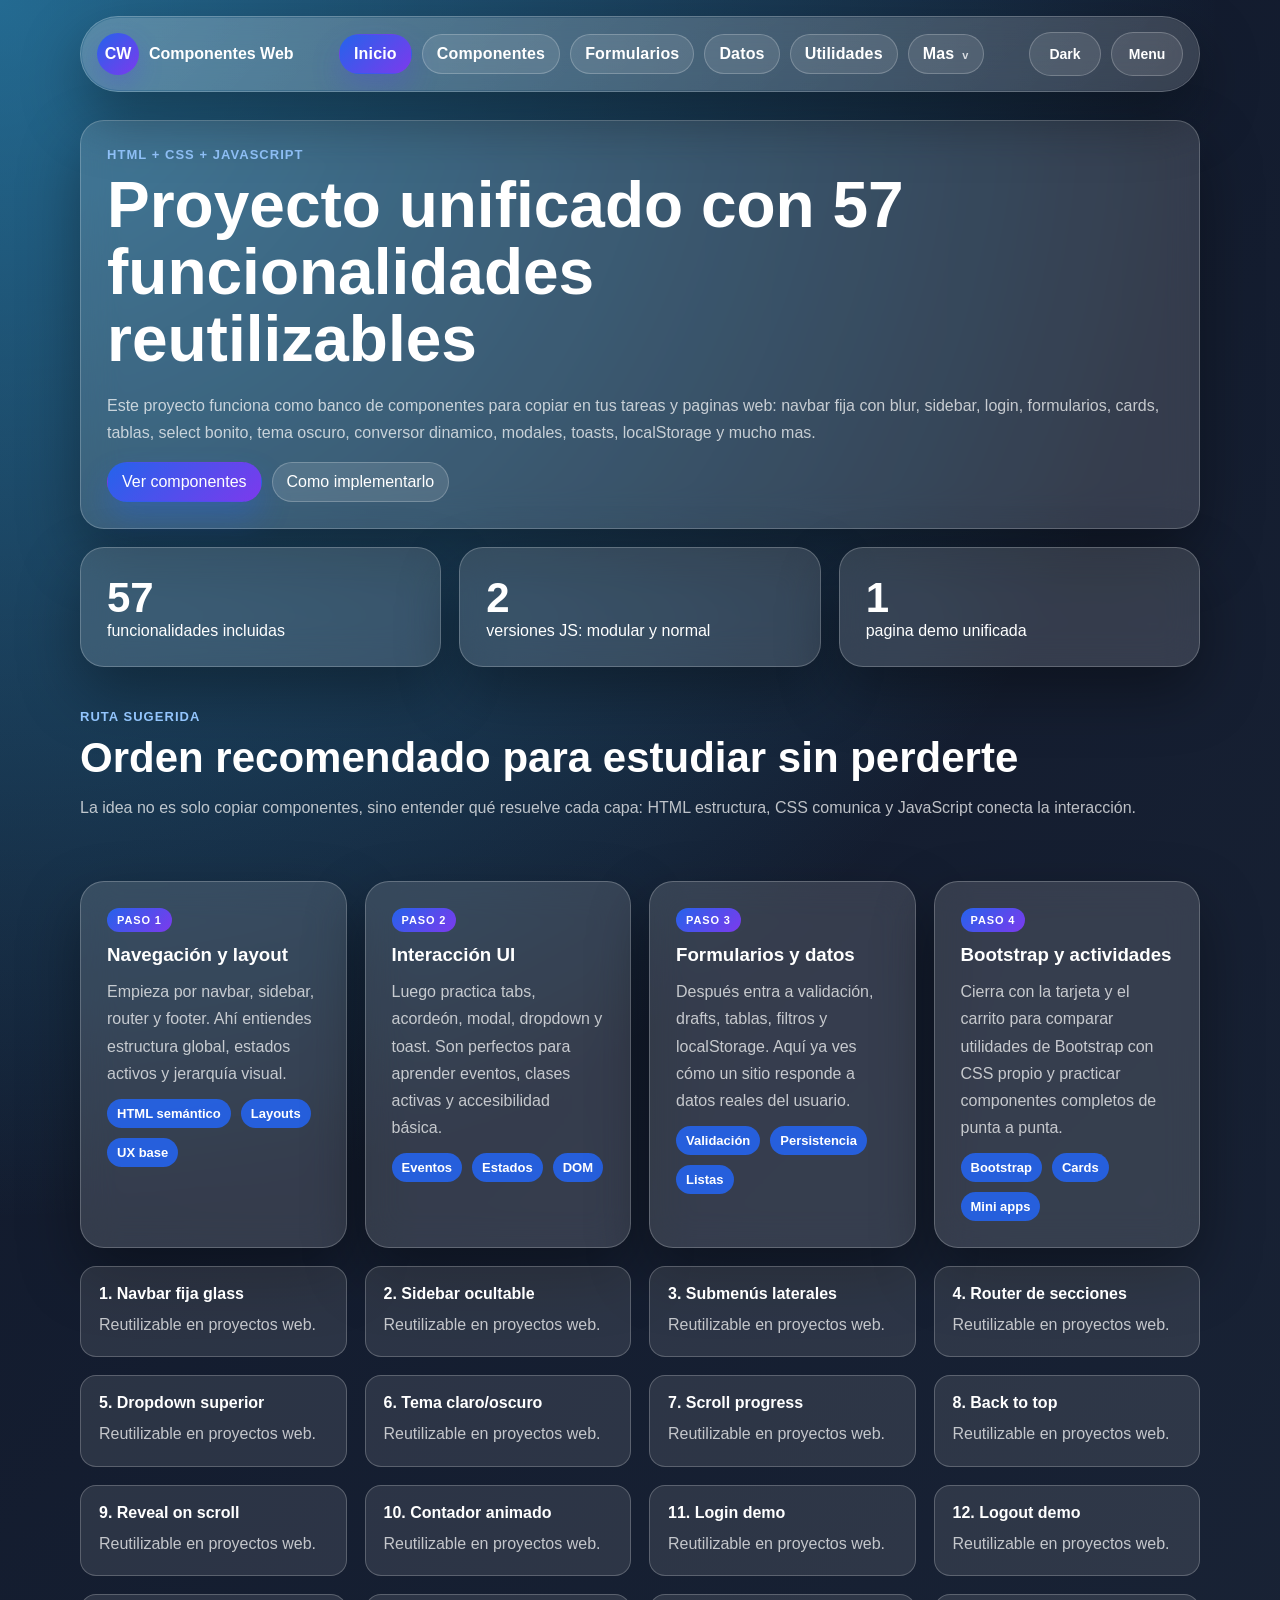
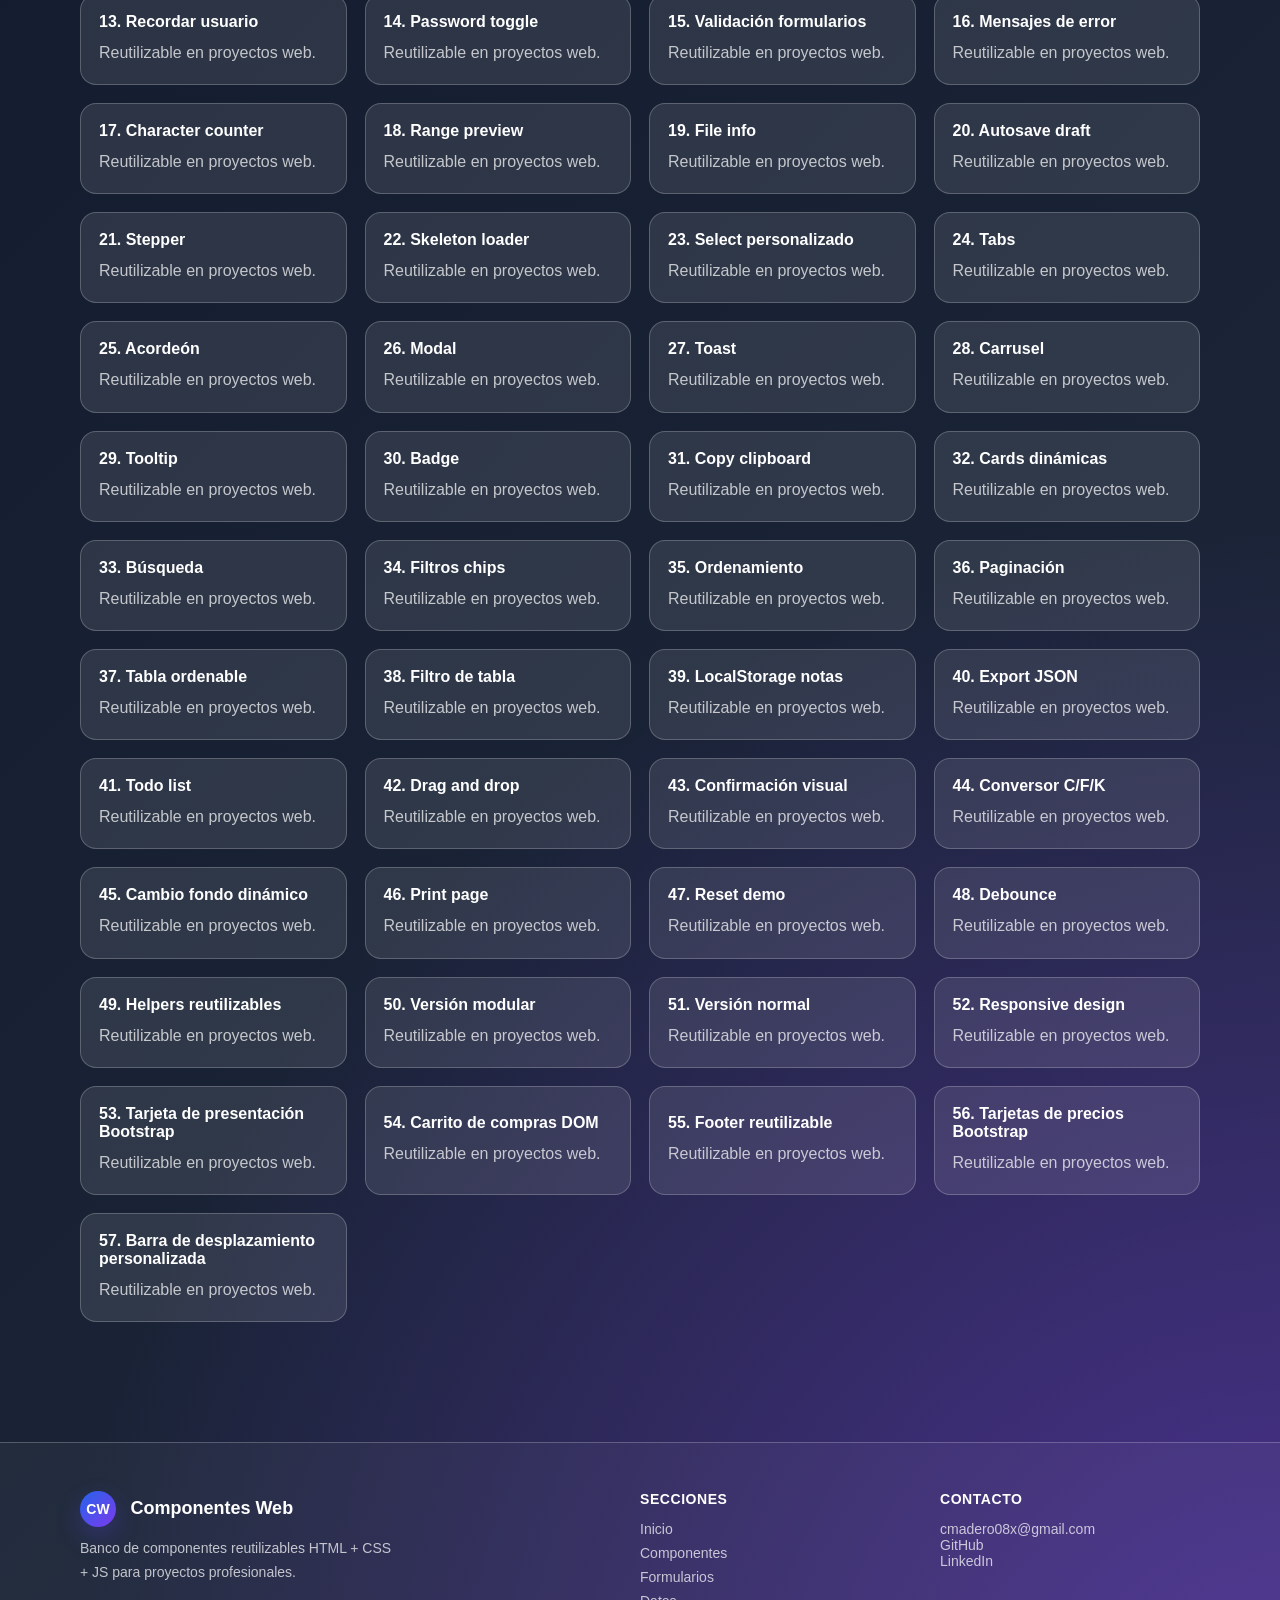
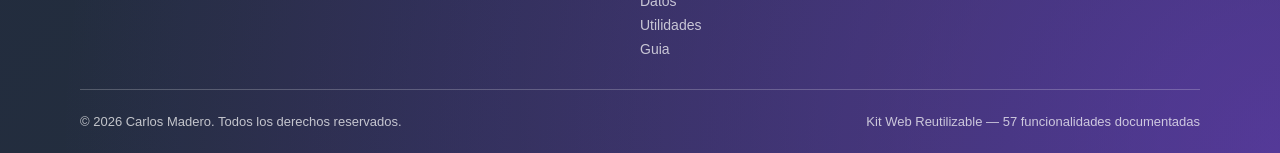
==== commit 8af2b997: "feat: unified PDF guide, added new components (56 & 57), and fixed styling/duplication issues" ====
--- a/index.html
+++ b/index.html
@@ -3,8 +3,8 @@
 <head>
     <meta charset="UTF-8">
     <meta name="viewport" content="width=device-width, initial-scale=1.0">
-    <meta name="description" content="Kit de estudio con 55 funcionalidades reutilizables de HTML, CSS, JavaScript y actividades guiadas para practicar Bootstrap, DOM e interfaces web.">
-    <title>Kit Web Reutilizable 55 Funcionalidades</title>
+    <meta name="description" content="Kit de estudio con 57 funcionalidades reutilizables de HTML, CSS, JavaScript y actividades guiadas para practicar Bootstrap, DOM e interfaces web.">
+    <title>Kit Web Reutilizable 57 Funcionalidades</title>
     <link rel="stylesheet" href="assets/css/styles.css?v=8">
 </head>
 <body>
@@ -76,7 +76,7 @@
         <section class="view-section is-active" id="inicio" data-view-section>
             <div class="hero glass-panel reveal">
                 <span class="eyebrow">HTML + CSS + JavaScript</span>
-                <h1>Proyecto unificado con 55 funcionalidades reutilizables</h1>
+                <h1>Proyecto unificado con 57 funcionalidades reutilizables</h1>
                 <p>
                     Este proyecto funciona como banco de componentes para copiar en tus tareas y paginas web:
                     navbar fija con blur, sidebar, login, formularios, cards, tablas, select bonito, tema oscuro,
@@ -90,7 +90,7 @@
 
             <div class="stats-grid reveal">
                 <article class="stat-card glass-panel">
-                    <strong data-counter data-target="55">0</strong>
+                    <strong data-counter data-target="57">0</strong>
                     <span>funcionalidades incluidas</span>
                 </article>
                 <article class="stat-card glass-panel">
@@ -458,7 +458,7 @@
                             <h3>Traduce clases de Bootstrap a decisiones reales de maquetacion</h3>
                             <p class="muted">Aqui no solo ves nombres de clases: ves que problema resuelven y con que herramientas nativas puedes reconstruir el mismo patron.</p>
                         </div>
-                        <button type="button" class="secondary-button" data-section="guia" data-guide-feature-action="53">Abrir guia 53</button>
+                        <button type="button" class="secondary-button" data-section="guia" data-guide-feature-action="56">Abrir guia 56</button>
                     </div>
 
                     <div class="bootstrap-cheatsheet">
@@ -526,8 +526,8 @@
 
                     <div class="utility-steps">
                         <div class="utility-card__actions">
-                            <button type="button" class="secondary-button" data-section="guia" data-guide-feature-action="53">Saber mas</button>
-                            <span class="muted">Abre la funcionalidad 53 con la explicacion completa.</span>
+                            <button type="button" class="secondary-button" data-section="guia" data-guide-feature-action="56">Saber mas</button>
+                            <span class="muted">Abre la funcionalidad 56 con la explicacion completa.</span>
                         </div>
                         <h4>Actividad 4: Pricing cards Bootstrap</h4>
                         <p class="muted">Practica otro patron comun de Bootstrap: tarjetas de planes con badge, precio destacado, lista de beneficios y boton principal.</p>
@@ -780,7 +780,7 @@
             <div class="section-heading">
                 <span class="eyebrow">Guía interactiva</span>
                 <h2>Guía de Implementación y Reciclaje</h2>
-                <p>Selecciona una de las 55 funcionalidades organizadas en 9 categorías, usa el buscador para encontrarlas más rápido y copia el paquete completo o cada bloque por separado para pegarlo en tus proyectos.</p>
+                <p>Selecciona una de las 57 funcionalidades organizadas en 9 categorías, usa el buscador para encontrarlas más rápido y copia el paquete completo o cada bloque por separado para pegarlo en tus proyectos.</p>
             </div>
 
             <div class="guide-layout">
@@ -828,7 +828,7 @@
         </div>
         <div class="site-footer__bottom">
             <span>© 2026 Carlos Madero. Todos los derechos reservados.</span>
-            <span>Kit Web Reutilizable — 55 funcionalidades documentadas</span>
+            <span>Kit Web Reutilizable — 57 funcionalidades documentadas</span>
         </div>
     </footer>
 
--- a/assets/css/styles.css
+++ b/assets/css/styles.css
@@ -75,6 +75,25 @@
     color: #e5e7eb;
     border: 1px solid rgba(255, 255, 255, 0.1);
     transition: background var(--transition), color var(--transition), border-color var(--transition);
+    scrollbar-width: thin;
+    scrollbar-color: rgba(255, 255, 255, 0.16) transparent;
+}
+
+pre::-webkit-scrollbar {
+    height: 6px;
+}
+
+pre::-webkit-scrollbar-track {
+    background: transparent;
+}
+
+pre::-webkit-scrollbar-thumb {
+    background: rgba(255, 255, 255, 0.16);
+    border-radius: 999px;
+}
+
+pre::-webkit-scrollbar-thumb:hover {
+    background: var(--primary);
 }
 
 [data-theme="light"] pre {
@@ -1628,6 +1647,27 @@
     max-height: calc(100vh - var(--navbar-height) - 80px);
     overflow-y: auto;
     padding: 20px;
+    scrollbar-width: thin;
+    scrollbar-color: rgba(255, 255, 255, 0.18) rgba(255, 255, 255, 0.02);
+}
+
+.guide-sidebar::-webkit-scrollbar {
+    width: 6px;
+    height: 6px;
+}
+
+.guide-sidebar::-webkit-scrollbar-track {
+    background: rgba(255, 255, 255, 0.02);
+    border-radius: 999px;
+}
+
+.guide-sidebar::-webkit-scrollbar-thumb {
+    background: rgba(255, 255, 255, 0.18);
+    border-radius: 999px;
+}
+
+.guide-sidebar::-webkit-scrollbar-thumb:hover {
+    background: linear-gradient(180deg, var(--primary), var(--secondary));
 }
 
 .guide-sidebar .accordion__content.is-open {
@@ -1998,3 +2038,34 @@
         gap: 8px;
     }
 }
+
+/* Demo scrollbar para ID 57 */
+.custom-scrollable-container {
+    border: 1px solid var(--border);
+    border-radius: var(--radius-md);
+    background: rgba(255, 255, 255, 0.03);
+    padding: 16px;
+    margin-top: 10px;
+}
+.custom-scrollable-content {
+    max-height: 160px;
+    overflow-y: auto;
+    padding-right: 8px;
+    scrollbar-width: thin;
+    scrollbar-color: rgba(255, 255, 255, 0.18) rgba(255, 255, 255, 0.02);
+}
+.custom-scrollable-content::-webkit-scrollbar {
+    width: 6px;
+    height: 6px;
+}
+.custom-scrollable-content::-webkit-scrollbar-track {
+    background: rgba(255, 255, 255, 0.02);
+    border-radius: 999px;
+}
+.custom-scrollable-content::-webkit-scrollbar-thumb {
+    background: rgba(255, 255, 255, 0.18);
+    border-radius: 999px;
+}
+.custom-scrollable-content::-webkit-scrollbar-thumb:hover {
+    background: linear-gradient(180deg, var(--primary), var(--secondary));
+}
